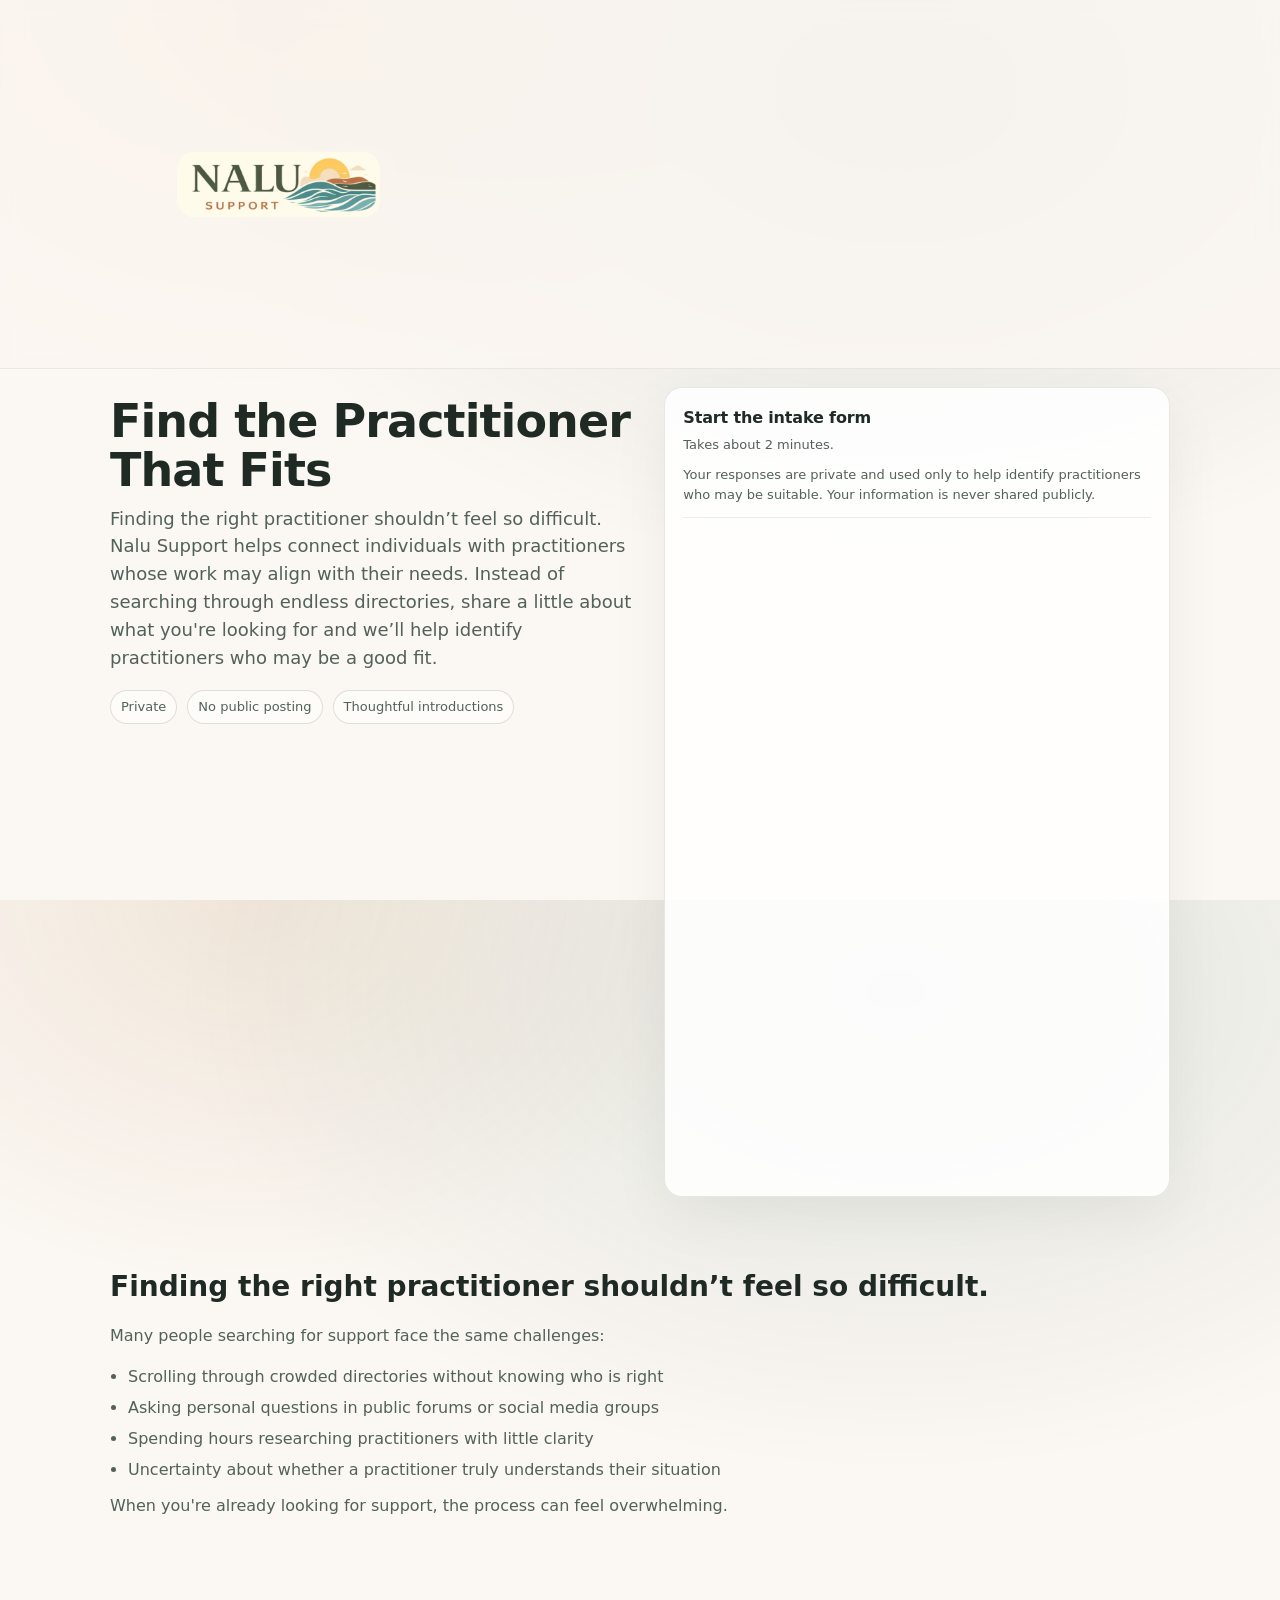
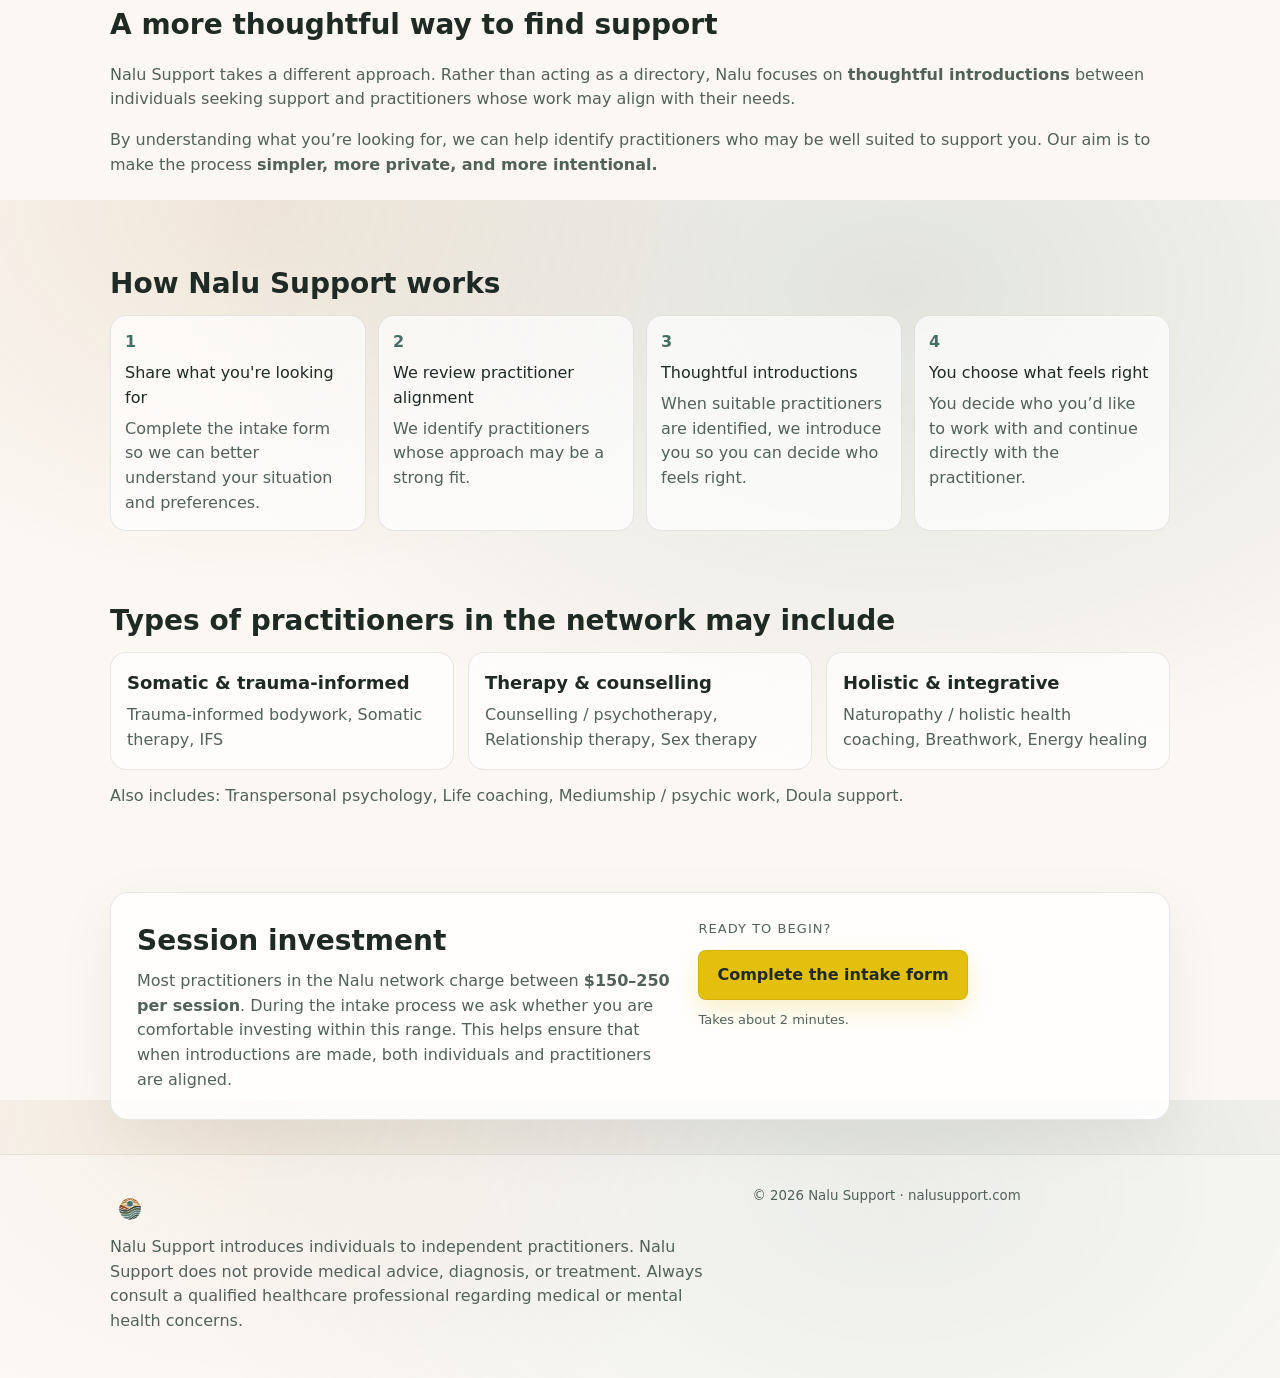
==== index.html @ 87af1dc6 "Update index.html" ====
<!doctype html>
<html lang="en">
<head>
  <meta charset="utf-8" />
  <meta name="viewport" content="width=device-width, initial-scale=1" />
  <title>Nalu Support — Find the Practitioner That Fits</title>

  <meta name="description" content="Find the practitioner that fits. Nalu Support helps connect individuals with practitioners whose work may align with their needs—without the overwhelm of endless directories." />
  <meta name="robots" content="index,follow" />

  <link rel="icon" type="image/png" href="assets/Favicon.png" />
  <link rel="stylesheet" href="assets/styles.css" />

  <!-- Tally embed helper (for dynamic height) -->
  <script async src="https://tally.so/widgets/embed.js"></script>
</head>

<body>
  <header>
    <div class="container">
      <div class="nav navSolo">
        <a class="brand" href="#" aria-label="Nalu Support home">
          <img src="assets/logo-wordmark.png" alt="Nalu Support" />
        </a>
      </div>
    </div>
  </header>

  <main>
    <section class="hero">
      <div class="container">
        <div class="heroGrid">
          <div>
            <h1>Find the Practitioner That Fits</h1>
            <p class="lede">
              Finding the right practitioner shouldn’t feel so difficult.
              <br />
              Nalu Support helps connect individuals with practitioners whose work may align with their needs.
              Instead of searching through endless directories, share a little about what you're looking for and we’ll help identify practitioners who may be a good fit.
            </p>

            <div class="trustRow">
              <span class="pill">Private</span>
              <span class="pill">No public posting</span>
              <span class="pill">Thoughtful introductions</span>
            </div>
          </div>

<div class="card formCard">
  <div class="formHeader">
    <div class="formTitle">Start the intake form</div>
    <div class="formMeta">Takes about 2 minutes.</div>
    <div class="formNote">
      Your responses are private and used only to help identify practitioners who may be suitable.
      Your information is never shared publicly.
    </div>
  </div>

  <div class="embedWrap">
    <iframe
      src="https://tally.so/embed/xXpJo5?alignLeft=1&hideTitle=1&dynamicHeight=1&formEventsForwarding=1"
      loading="lazy"
      title="Nalu Support — Client Intake Form">
    </iframe>
  </div>
</div>
        </div>
      </div>
    </section>

    <section class="section">
      <div class="container">
        <h2 class="sectionTitle">Finding the right practitioner shouldn’t feel so difficult.</h2>
        <p class="muted">
          Many people searching for support face the same challenges:
        </p>
        <ul class="list">
          <li>Scrolling through crowded directories without knowing who is right</li>
          <li>Asking personal questions in public forums or social media groups</li>
          <li>Spending hours researching practitioners with little clarity</li>
          <li>Uncertainty about whether a practitioner truly understands their situation</li>
        </ul>
        <p class="muted" style="margin-top:12px">
          When you're already looking for support, the process can feel overwhelming.
        </p>
      </div>
    </section>

    <section class="section">
      <div class="container">
        <h2 class="sectionTitle">A more thoughtful way to find support</h2>
        <p class="muted">
          Nalu Support takes a different approach. Rather than acting as a directory, Nalu focuses on
          <strong>thoughtful introductions</strong> between individuals seeking support and practitioners whose work may align with their needs.
        </p>
        <p class="muted">
          By understanding what you’re looking for, we can help identify practitioners who may be well suited to support you.
          Our aim is to make the process <strong>simpler, more private, and more intentional.</strong>
        </p>
      </div>
    </section>

    <section class="section">
      <div class="container">
        <h2 class="sectionTitle">How Nalu Support works</h2>
        <div class="how">
          <div class="step">
            <div class="stepNum">1</div>
            <div class="stepTitle">Share what you're looking for</div>
            <p class="stepBody">Complete the intake form so we can better understand your situation and preferences.</p>
          </div>
          <div class="step">
            <div class="stepNum">2</div>
            <div class="stepTitle">We review practitioner alignment</div>
            <p class="stepBody">We identify practitioners whose approach may be a strong fit.</p>
          </div>
          <div class="step">
            <div class="stepNum">3</div>
            <div class="stepTitle">Thoughtful introductions</div>
            <p class="stepBody">When suitable practitioners are identified, we introduce you so you can decide who feels right.</p>
          </div>
          <div class="step">
            <div class="stepNum">4</div>
            <div class="stepTitle">You choose what feels right</div>
            <p class="stepBody">You decide who you’d like to work with and continue directly with the practitioner.</p>
          </div>
        </div>
      </div>
    </section>

    <section class="section">
      <div class="container">
        <h2 class="sectionTitle">Types of practitioners in the network may include</h2>
        <div class="grid3">
          <div class="box"><h3>Somatic & trauma-informed</h3><p>Trauma-informed bodywork, Somatic therapy, IFS</p></div>
          <div class="box"><h3>Therapy & counselling</h3><p>Counselling / psychotherapy, Relationship therapy, Sex therapy</p></div>
          <div class="box"><h3>Holistic & integrative</h3><p>Naturopathy / holistic health coaching, Breathwork, Energy healing</p></div>
        </div>
        <p class="muted" style="margin-top:14px">
          Also includes: Transpersonal psychology, Life coaching, Mediumship / psychic work, Doula support.
        </p>
      </div>
    </section>

    <section class="section">
      <div class="container">
        <div class="card cta">
          <div>
            <h2 class="sectionTitle" style="margin:0 0 6px;">Session investment</h2>
            <p class="muted" style="margin:0;">
              Most practitioners in the Nalu network charge between <strong>$150–250 per session</strong>.
              During the intake process we ask whether you are comfortable investing within this range. This helps ensure that when introductions are made, both individuals and practitioners are aligned.
            </p>
          </div>
          <div class="ctaRight">
            <div class="ctaNote">Ready to begin?</div>
            <a class="ctaButton" href="#top" onclick="window.scrollTo({top:0,behavior:'smooth'}); return false;">Complete the intake form</a>
            <div class="ctaSmall">Takes about 2 minutes.</div>
          </div>
        </div>
      </div>
    </section>

    <footer class="footer">
      <div class="container">
        <div class="footerGrid">
          <div>
            <img class="footerMark" src="assets/logo-mark.png" alt="Nalu Support mark" />
            <p class="muted" style="margin:10px 0 0;">
              Nalu Support introduces individuals to independent practitioners.
              Nalu Support does not provide medical advice, diagnosis, or treatment.
              Always consult a qualified healthcare professional regarding medical or mental health concerns.
            </p>
          </div>
          <div>
            <small>
              © <span id="y"></span> Nalu Support · nalusupport.com
            </small>
          </div>
        </div>
      </div>
    </footer>
  </main>

  <script>
    document.getElementById('y').textContent = new Date().getFullYear();
  </script>
</body>
</html>
---- assets/styles.css ----
:root{
  --bg:#fbf7f2;
  --surface:#ffffff;
  --text:#1f2a24;
  --muted:#52615a;

  --brand:#476e62;
  --brand2:#a8682a;
  --accent:#e4c00e;

  --line:rgba(31,42,36,.12);
  --radius:18px;
  --shadow:0 18px 60px rgba(0,0,0,.06);
  --btnShadow:0 10px 24px rgba(228,192,14,.22);
  --max:1100px;
}

*{box-sizing:border-box}

html,body{height:100%}

body{
  margin:0;
  font-family:ui-sans-serif, system-ui, -apple-system, Segoe UI, Roboto, Inter, Arial, sans-serif;
  color:var(--text);
  background:
    radial-gradient(1200px 800px at 70% 10%, rgba(71,110,98,.14), transparent 60%),
    radial-gradient(900px 700px at 20% 0%, rgba(168,104,42,.12), transparent 55%),
    var(--bg);
  line-height:1.55;
}

a{
  color:var(--brand);
  text-underline-offset:3px;
}

a:hover{opacity:.92}

.container{
  max-width:var(--max);
  margin:0 auto;
  padding:0 20px;
}

header{
  position:sticky;
  top:0;
  z-index:5;
  backdrop-filter:saturate(140%) blur(10px);
  background:rgba(251,247,242,.78);
  border-bottom:1px solid rgba(31,42,36,.08);
  padding-bottom:10px;
}

.nav{
  display:flex;
  align-items:center;
  justify-content:flex-start;
  padding:26px 0 18px;
}

.navSolo .brand{margin:0;}

.brand{
  display:flex;
  align-items:center;
  gap:12px;
  text-decoration:none;
  color:inherit;
}

.brand img{
  height:350px;
  width:auto;
  display:block;
  margin-top:-18px;
  margin-bottom:-18px;
}

.hero{
  padding:18px 0 34px;
}

.heroGrid{
  display:grid;
  grid-template-columns:1.02fr .98fr;
  gap:28px;
  align-items:start;
}

.heroGrid > div{
  min-width:0;
}

.hEyebrow{
  font-size:13px;
  letter-spacing:.08em;
  text-transform:uppercase;
  color:var(--muted);
}

h1{
  margin:10px 0 10px;
  font-size:46px;
  line-height:1.06;
  letter-spacing:-0.02em;
}

.lede{
  margin:0 0 18px;
  font-size:18px;
  color:var(--muted);
}

.card{
  background:rgba(255,255,255,.86);
  border:1px solid rgba(31,42,36,.10);
  border-radius:var(--radius);
  box-shadow:var(--shadow);
}

.formCard{
  padding:18px;
}

.formHeader{
  padding:0 0 12px;
  border-bottom:1px solid rgba(31,42,36,.08);
  margin-bottom:12px;
}

.formTitle{
  font-weight:700;
  letter-spacing:-0.01em;
}

.formMeta{
  margin-top:4px;
  font-size:13px;
  color:var(--muted);
}

.formNote{
  margin-top:10px;
  font-size:13px;
  color:var(--muted);
}

.formIntro{
  font-size:14px;
  margin-bottom:10px;
  color:var(--muted);
}

.trustRow{
  margin-top:10px;
  display:flex;
  flex-wrap:wrap;
  gap:10px;
  font-size:13px;
  color:var(--muted);
}

.pill{
  border:1px solid rgba(31,42,36,.14);
  border-radius:999px;
  padding:6px 10px;
  background:rgba(255,255,255,.56);
}

.section{
  padding:34px 0;
}

.sectionTitle{
  font-size:28px;
  margin:0 0 10px;
}

.muted{
  color:var(--muted);
}

.grid3{
  display:grid;
  grid-template-columns:repeat(3,1fr);
  gap:14px;
}

.box{
  padding:16px;
  border:1px solid rgba(31,42,36,.10);
  border-radius:16px;
  background:rgba(255,255,255,.68);
}

.box h3{
  margin:0 0 6px;
  font-size:18px;
}

.box p{
  margin:0;
  color:var(--muted);
}

.list{
  margin:12px 0 0;
  padding-left:18px;
  color:var(--muted);
}

.list li{
  margin:6px 0;
}

.how{
  display:grid;
  grid-template-columns:repeat(4,1fr);
  gap:12px;
}

.step{
  padding:14px;
  border-radius:16px;
  background:rgba(255,255,255,.68);
  border:1px solid rgba(31,42,36,.10);
}

.stepNum{
  font-weight:800;
  color:var(--brand);
}

.stepTitle{
  margin:6px 0 0;
  font-size:16px;
}

.stepBody{
  margin:6px 0 0;
  color:var(--muted);
}

.cta{
  padding:26px;
  display:grid;
  grid-template-columns:1.1fr .9fr;
  gap:18px;
  align-items:start;
}

.ctaRight{
  display:flex;
  flex-direction:column;
  gap:10px;
  align-items:flex-start;
}

.ctaNote{
  font-size:13px;
  letter-spacing:.08em;
  text-transform:uppercase;
  color:var(--muted);
}

.ctaButton{
  display:inline-flex;
  align-items:center;
  justify-content:center;
  text-decoration:none;
  font-weight:700;
  border-radius:8px;
  padding:12px 18px;
  color:#1f2a24;
  background:#e4c00e;
  border:1px solid rgba(0,0,0,.08);
  box-shadow:var(--btnShadow);
}

.ctaButton:hover{
  transform:translateY(-1px);
  opacity:.98;
}

.ctaSmall{
  font-size:13px;
  color:var(--muted);
}

.footer{
  padding:28px 0 44px;
  border-top:1px solid rgba(31,42,36,.10);
  background:rgba(255,255,255,.35);
}

.footerGrid{
  display:grid;
  grid-template-columns:1.2fr .8fr;
  gap:16px;
}

.footer small{
  color:var(--muted);
}

.footerMark{
  height:42px;
  width:auto;
  display:block;
  opacity:.95;
}

.embedWrap{
  width:100%;
}

.embedWrap iframe{
  width:100%;
  min-height:640px;
  border:0;
  border-radius:14px;
  background:transparent;
}

@media (max-width: 900px){
  .heroGrid{grid-template-columns:1fr;}
  .grid3{grid-template-columns:1fr;}
  .how{grid-template-columns:1fr;}
  .cta{grid-template-columns:1fr;}
  .footerGrid{grid-template-columns:1fr;}
}

@media (max-width: 520px){
  .brand img{
    height:44px;
    margin-top:0;
    margin-bottom:0;
  }

  h1{
    font-size:38px;
  }
}

@media (prefers-reduced-motion: reduce){
  *{
    scroll-behavior:auto !important;
    transition:none !important;
    animation:none !important;
  }
}
/* Reduce motion */
@media (prefers-reduced-motion: reduce){
  *{scroll-behavior:auto !important; transition:none !important; animation:none !important;}
}
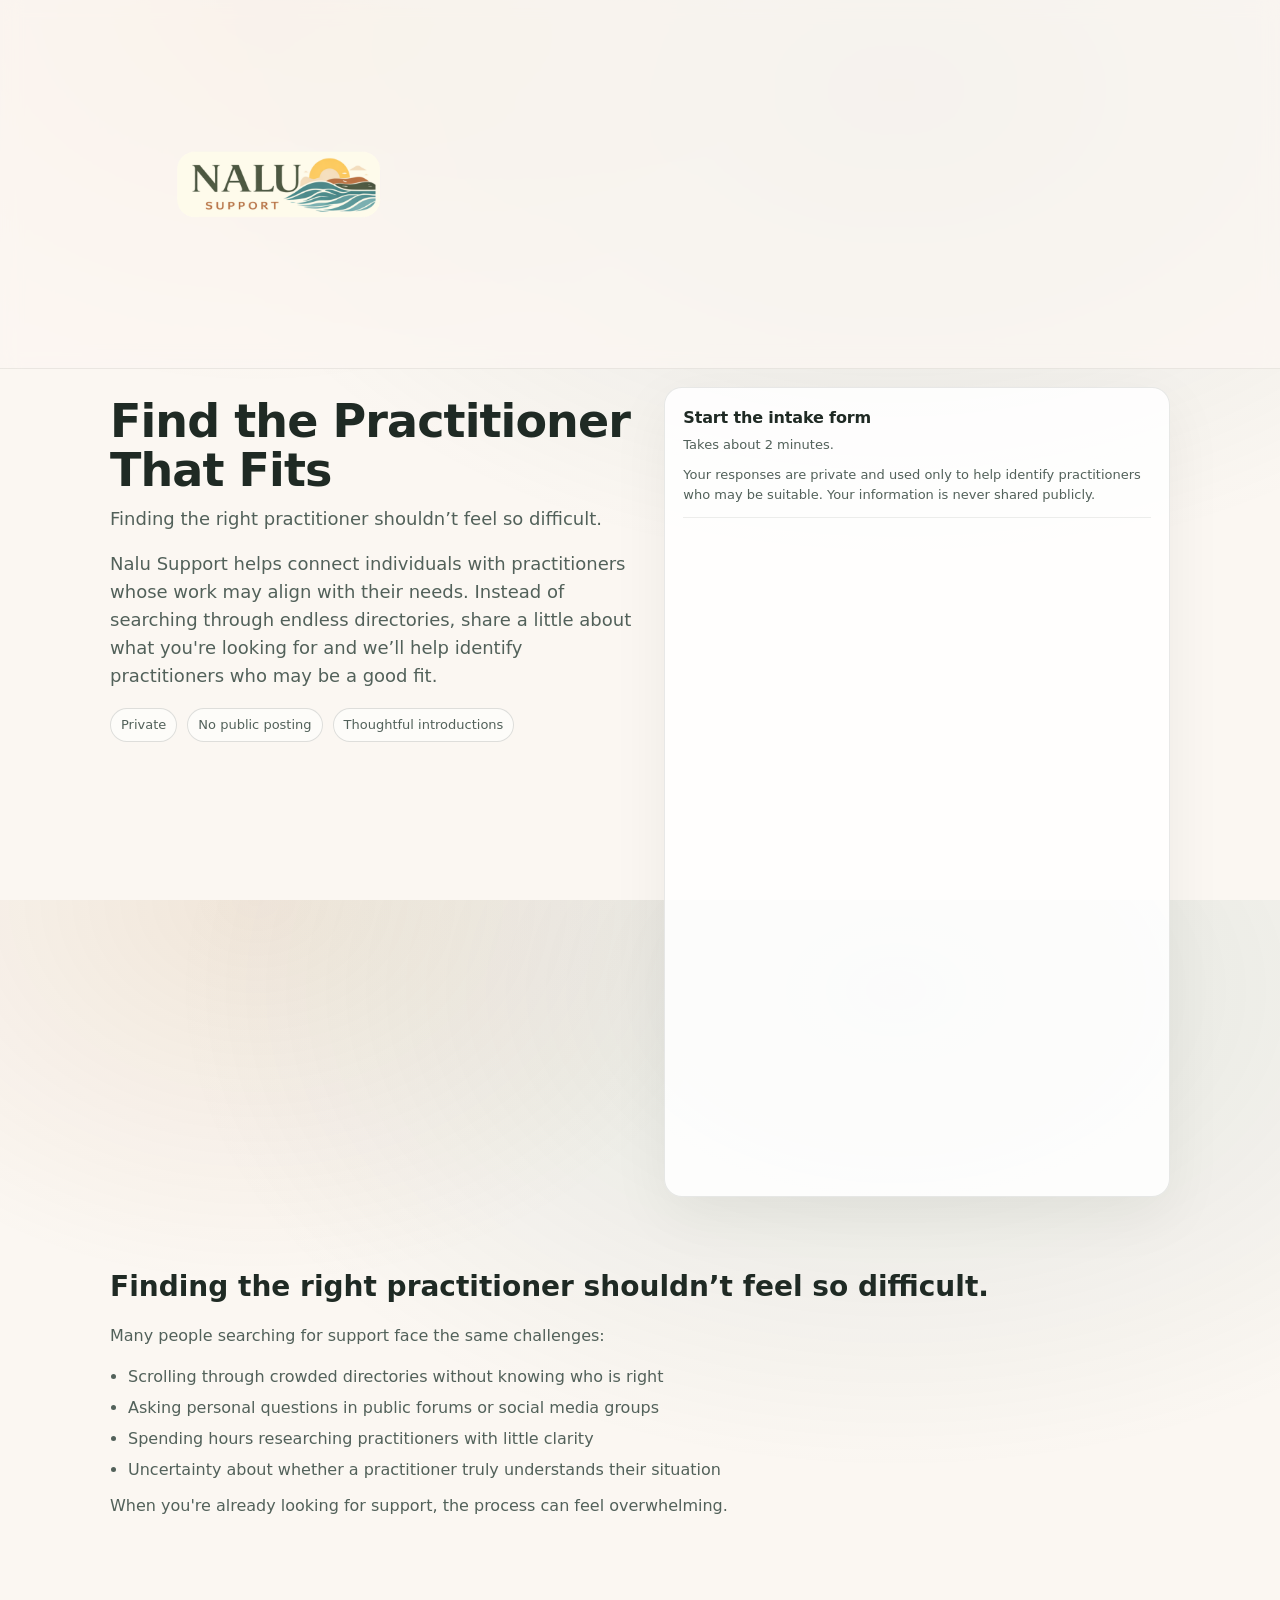
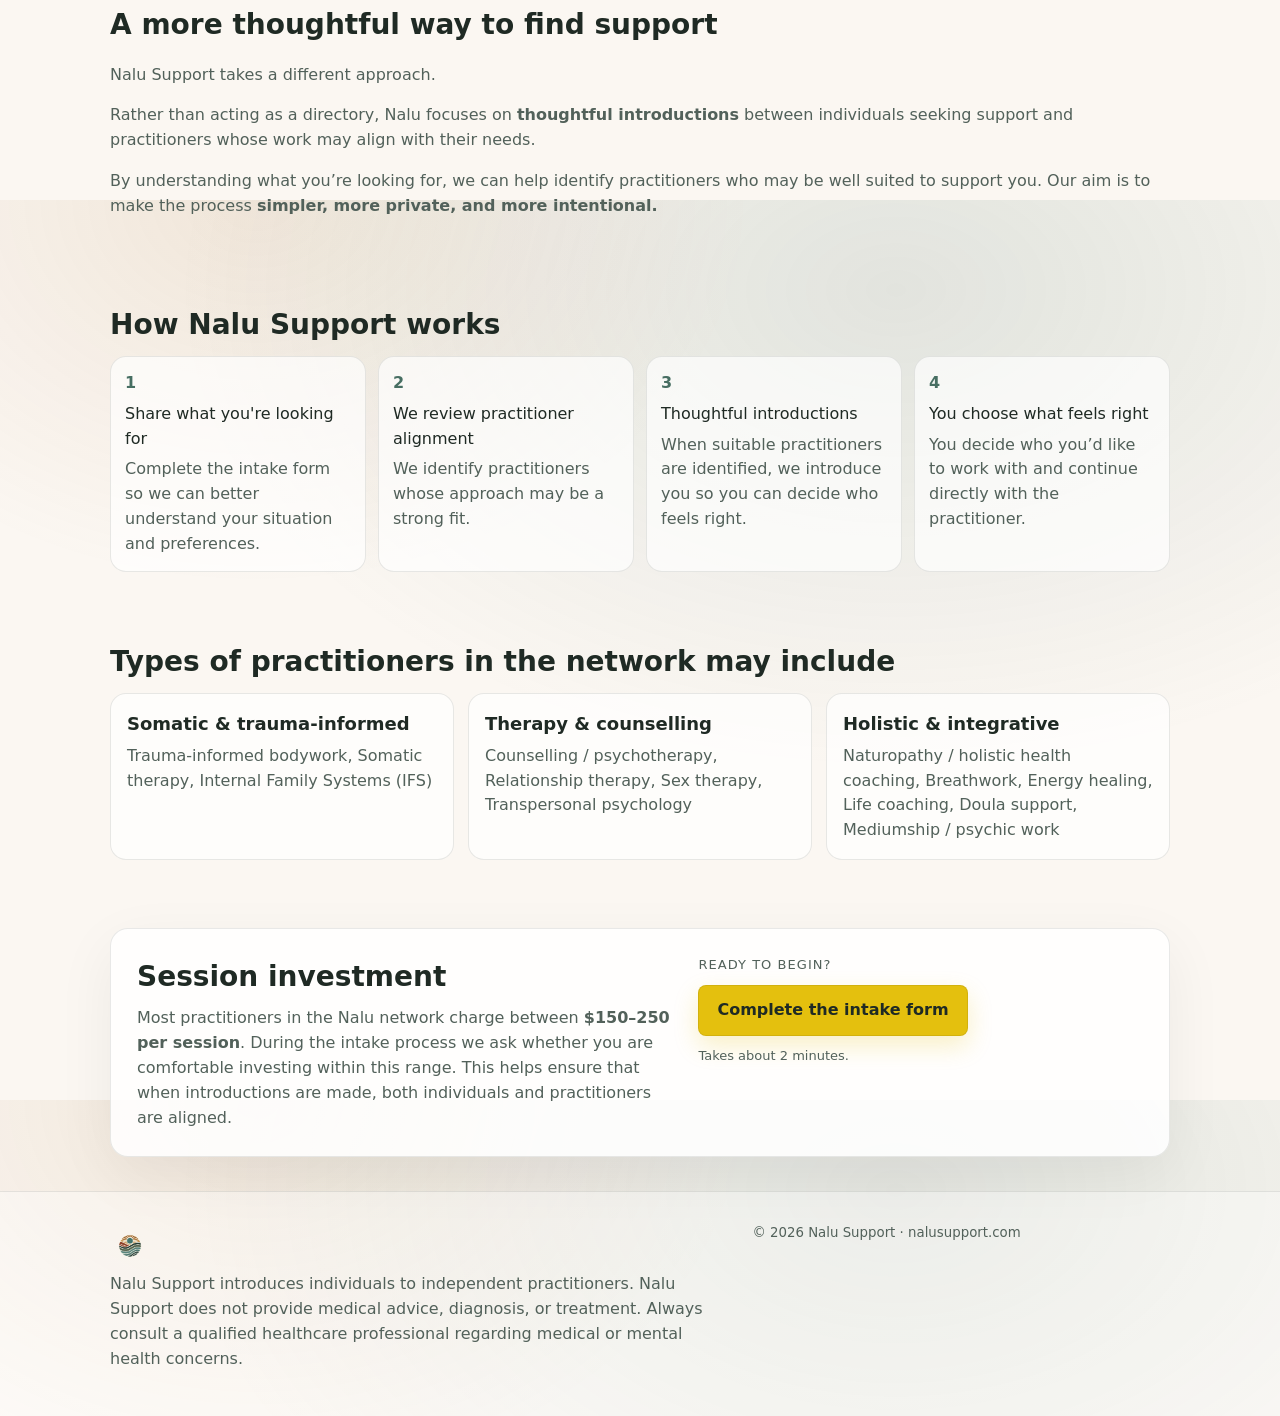
==== commit 5b7a80c4: "Update index.html" ====
--- a/index.html
+++ b/index.html
@@ -10,16 +10,12 @@
 
   <link rel="icon" type="image/png" href="assets/Favicon.png" />
   <link rel="stylesheet" href="assets/styles.css" />
-
-  <!-- Tally embed helper (for dynamic height) -->
-  <script async src="https://tally.so/widgets/embed.js"></script>
 </head>
-
 <body>
   <header>
     <div class="container">
       <div class="nav navSolo">
-        <a class="brand" href="#" aria-label="Nalu Support home">
+        <a class="brand" href="#" aria-label="Nalu Support">
           <img src="assets/logo-wordmark.png" alt="Nalu Support" />
         </a>
       </div>
@@ -30,13 +26,13 @@
     <section class="hero">
       <div class="container">
         <div class="heroGrid">
-          <div>
+          <div class="heroCopy">
             <h1>Find the Practitioner That Fits</h1>
             <p class="lede">
               Finding the right practitioner shouldn’t feel so difficult.
-              <br />
-              Nalu Support helps connect individuals with practitioners whose work may align with their needs.
-              Instead of searching through endless directories, share a little about what you're looking for and we’ll help identify practitioners who may be a good fit.
+            </p>
+            <p class="lede">
+              Nalu Support helps connect individuals with practitioners whose work may align with their needs. Instead of searching through endless directories, share a little about what you're looking for and we’ll help identify practitioners who may be a good fit.
             </p>
 
             <div class="trustRow">
@@ -46,30 +42,30 @@
             </div>
           </div>
 
-<div class="card formCard">
-  <div class="formHeader">
-    <div class="formTitle">Start the intake form</div>
-    <div class="formMeta">Takes about 2 minutes.</div>
-    <div class="formNote">
-      Your responses are private and used only to help identify practitioners who may be suitable.
-      Your information is never shared publicly.
-    </div>
-  </div>
+          <div class="card formCard">
+            <div class="formHeader">
+              <div class="formTitle">Start the intake form</div>
+              <div class="formMeta">Takes about 2 minutes.</div>
+              <div class="formNote">
+                Your responses are private and used only to help identify practitioners who may be suitable.
+                Your information is never shared publicly.
+              </div>
+            </div>
 
-  <div class="embedWrap">
-    <iframe
-      src="https://tally.so/embed/xXpJo5?alignLeft=1&hideTitle=1&dynamicHeight=1&formEventsForwarding=1"
-      loading="lazy"
-      title="Nalu Support — Client Intake Form">
-    </iframe>
-  </div>
-</div>
+            <div class="embedWrap">
+              <iframe
+                src="https://tally.so/embed/xXpJo5?alignLeft=1&hideTitle=1&dynamicHeight=1&formEventsForwarding=1"
+                loading="lazy"
+                title="Nalu Support — Client Intake Form">
+              </iframe>
+            </div>
+          </div>
         </div>
       </div>
     </section>
 
     <section class="section">
-      <div class="container">
+      <div class="container narrow">
         <h2 class="sectionTitle">Finding the right practitioner shouldn’t feel so difficult.</h2>
         <p class="muted">
           Many people searching for support face the same challenges:
@@ -80,22 +76,23 @@
           <li>Spending hours researching practitioners with little clarity</li>
           <li>Uncertainty about whether a practitioner truly understands their situation</li>
         </ul>
-        <p class="muted" style="margin-top:12px">
+        <p class="muted" style="margin-top:12px;">
           When you're already looking for support, the process can feel overwhelming.
         </p>
       </div>
     </section>
 
     <section class="section">
-      <div class="container">
+      <div class="container narrow">
         <h2 class="sectionTitle">A more thoughtful way to find support</h2>
         <p class="muted">
-          Nalu Support takes a different approach. Rather than acting as a directory, Nalu focuses on
-          <strong>thoughtful introductions</strong> between individuals seeking support and practitioners whose work may align with their needs.
+          Nalu Support takes a different approach.
         </p>
         <p class="muted">
-          By understanding what you’re looking for, we can help identify practitioners who may be well suited to support you.
-          Our aim is to make the process <strong>simpler, more private, and more intentional.</strong>
+          Rather than acting as a directory, Nalu focuses on <strong>thoughtful introductions</strong> between individuals seeking support and practitioners whose work may align with their needs.
+        </p>
+        <p class="muted">
+          By understanding what you’re looking for, we can help identify practitioners who may be well suited to support you. Our aim is to make the process <strong>simpler, more private, and more intentional.</strong>
         </p>
       </div>
     </section>
@@ -132,13 +129,19 @@
       <div class="container">
         <h2 class="sectionTitle">Types of practitioners in the network may include</h2>
         <div class="grid3">
-          <div class="box"><h3>Somatic & trauma-informed</h3><p>Trauma-informed bodywork, Somatic therapy, IFS</p></div>
-          <div class="box"><h3>Therapy & counselling</h3><p>Counselling / psychotherapy, Relationship therapy, Sex therapy</p></div>
-          <div class="box"><h3>Holistic & integrative</h3><p>Naturopathy / holistic health coaching, Breathwork, Energy healing</p></div>
+          <div class="box">
+            <h3>Somatic & trauma-informed</h3>
+            <p>Trauma-informed bodywork, Somatic therapy, Internal Family Systems (IFS)</p>
+          </div>
+          <div class="box">
+            <h3>Therapy & counselling</h3>
+            <p>Counselling / psychotherapy, Relationship therapy, Sex therapy, Transpersonal psychology</p>
+          </div>
+          <div class="box">
+            <h3>Holistic & integrative</h3>
+            <p>Naturopathy / holistic health coaching, Breathwork, Energy healing, Life coaching, Doula support, Mediumship / psychic work</p>
+          </div>
         </div>
-        <p class="muted" style="margin-top:14px">
-          Also includes: Transpersonal psychology, Life coaching, Mediumship / psychic work, Doula support.
-        </p>
       </div>
     </section>
 
@@ -146,12 +149,13 @@
       <div class="container">
         <div class="card cta">
           <div>
-            <h2 class="sectionTitle" style="margin:0 0 6px;">Session investment</h2>
+            <h2 class="sectionTitle" style="margin:0 0 8px;">Session investment</h2>
             <p class="muted" style="margin:0;">
               Most practitioners in the Nalu network charge between <strong>$150–250 per session</strong>.
               During the intake process we ask whether you are comfortable investing within this range. This helps ensure that when introductions are made, both individuals and practitioners are aligned.
             </p>
           </div>
+
           <div class="ctaRight">
             <div class="ctaNote">Ready to begin?</div>
             <a class="ctaButton" href="#top" onclick="window.scrollTo({top:0,behavior:'smooth'}); return false;">Complete the intake form</a>
@@ -172,10 +176,8 @@
               Always consult a qualified healthcare professional regarding medical or mental health concerns.
             </p>
           </div>
-          <div>
-            <small>
-              © <span id="y"></span> Nalu Support · nalusupport.com
-            </small>
+          <div class="footerMeta">
+            <small>© <span id="year"></span> Nalu Support · nalusupport.com</small>
           </div>
         </div>
       </div>
@@ -183,7 +185,7 @@
   </main>
 
   <script>
-    document.getElementById('y').textContent = new Date().getFullYear();
+    document.getElementById('year').textContent = new Date().getFullYear();
   </script>
 </body>
 </html>
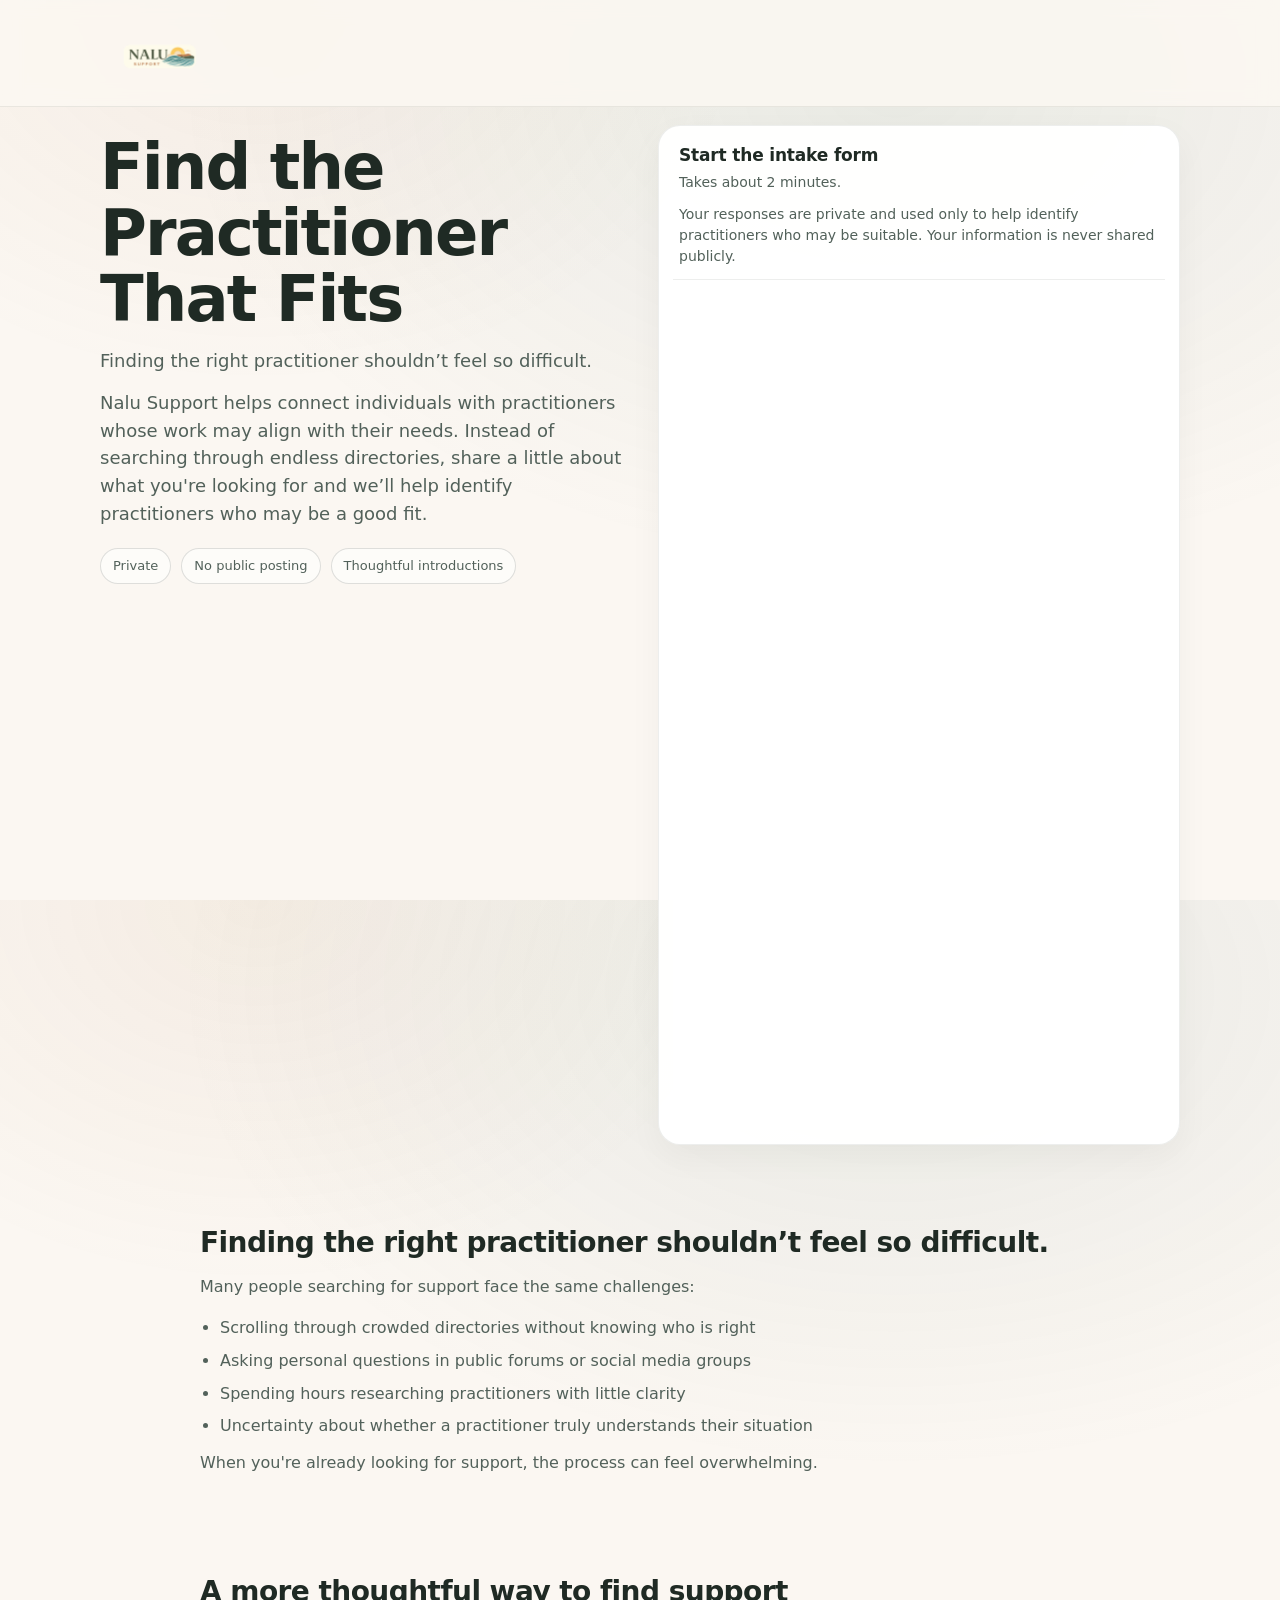
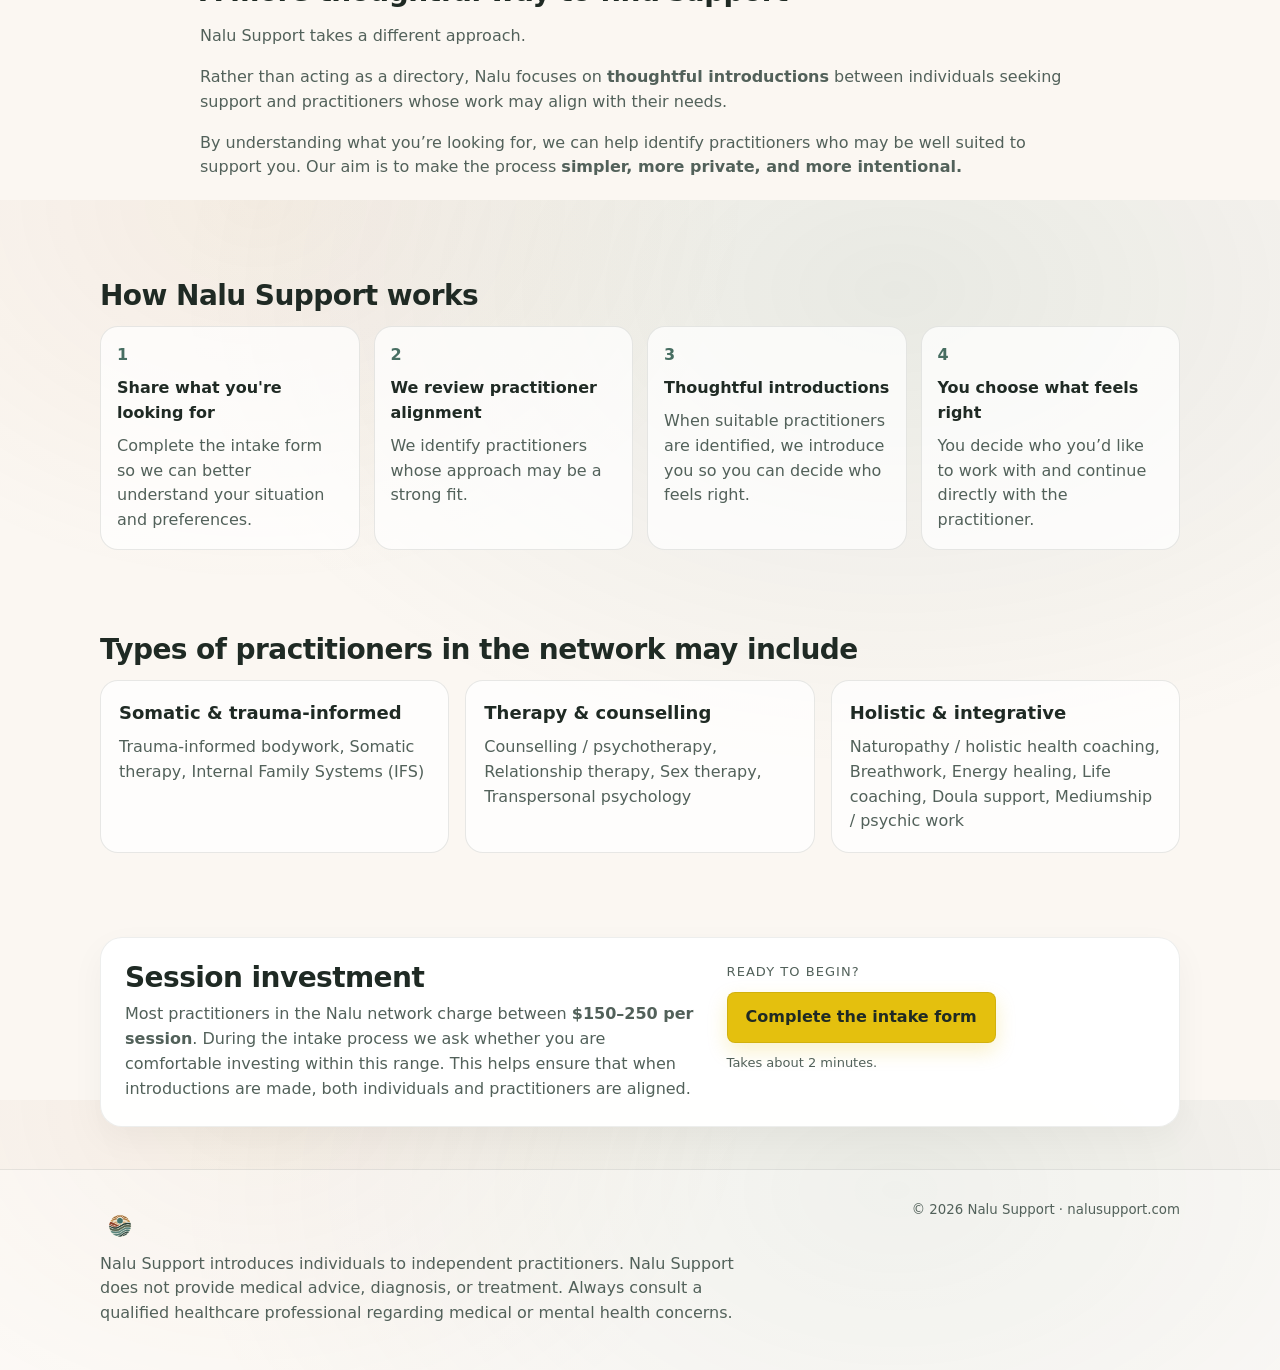
==== commit 905d1ade: "Update index.html" ====
--- a/index.html
+++ b/index.html
@@ -5,12 +5,16 @@
   <meta name="viewport" content="width=device-width, initial-scale=1" />
   <title>Nalu Support — Find the Practitioner That Fits</title>
 
-  <meta name="description" content="Find the practitioner that fits. Nalu Support helps connect individuals with practitioners whose work may align with their needs—without the overwhelm of endless directories." />
+  <meta
+    name="description"
+    content="Find the practitioner that fits. Nalu Support helps connect individuals with practitioners whose work may align with their needs—without the overwhelm of endless directories."
+  />
   <meta name="robots" content="index,follow" />
 
   <link rel="icon" type="image/png" href="assets/Favicon.png" />
   <link rel="stylesheet" href="assets/styles.css" />
 </head>
+
 <body>
   <header>
     <div class="container">
@@ -26,13 +30,18 @@
     <section class="hero">
       <div class="container">
         <div class="heroGrid">
+
           <div class="heroCopy">
             <h1>Find the Practitioner That Fits</h1>
+
             <p class="lede">
               Finding the right practitioner shouldn’t feel so difficult.
             </p>
+
             <p class="lede">
-              Nalu Support helps connect individuals with practitioners whose work may align with their needs. Instead of searching through endless directories, share a little about what you're looking for and we’ll help identify practitioners who may be a good fit.
+              Nalu Support helps connect individuals with practitioners whose work may align with their needs.
+              Instead of searching through endless directories, share a little about what you're looking for
+              and we’ll help identify practitioners who may be a good fit.
             </p>
 
             <div class="trustRow">
--- a/assets/styles.css
+++ b/assets/styles.css
@@ -11,8 +11,7 @@
   --line:rgba(31,42,36,.12);
   --radius:18px;
   --shadow:0 18px 60px rgba(0,0,0,.06);
-  --btnShadow:0 10px 24px rgba(228,192,14,.22);
-  --max:1100px;
+  --max:1120px;
 }
 
 *{box-sizing:border-box}
@@ -24,8 +23,8 @@
   font-family:ui-sans-serif, system-ui, -apple-system, Segoe UI, Roboto, Inter, Arial, sans-serif;
   color:var(--text);
   background:
-    radial-gradient(1200px 800px at 70% 10%, rgba(71,110,98,.14), transparent 60%),
-    radial-gradient(900px 700px at 20% 0%, rgba(168,104,42,.12), transparent 55%),
+    radial-gradient(1200px 800px at 70% 10%, rgba(71,110,98,.10), transparent 60%),
+    radial-gradient(900px 700px at 20% 0%, rgba(168,104,42,.08), transparent 55%),
     var(--bg);
   line-height:1.55;
 }
@@ -35,7 +34,7 @@
   text-underline-offset:3px;
 }
 
-a:hover{opacity:.92}
+a:hover{opacity:.95}
 
 .container{
   max-width:var(--max);
@@ -43,49 +42,53 @@
   padding:0 20px;
 }
 
+.narrow{
+  max-width:920px;
+}
+
 header{
   position:sticky;
   top:0;
-  z-index:5;
+  z-index:20;
   backdrop-filter:saturate(140%) blur(10px);
-  background:rgba(251,247,242,.78);
+  background:rgba(251,247,242,.88);
   border-bottom:1px solid rgba(31,42,36,.08);
-  padding-bottom:10px;
 }
 
 .nav{
   display:flex;
   align-items:center;
   justify-content:flex-start;
-  padding:26px 0 18px;
-}
-
-.navSolo .brand{margin:0;}
+  padding:18px 0 12px;
+}
+
+.navSolo .brand{
+  margin:0;
+}
 
 .brand{
   display:flex;
   align-items:center;
-  gap:12px;
   text-decoration:none;
   color:inherit;
 }
 
 .brand img{
-  height:350px;
+  height:124px;
   width:auto;
   display:block;
-  margin-top:-18px;
-  margin-bottom:-18px;
+  margin-top:-24px;
+  margin-bottom:-24px;
 }
 
 .hero{
-  padding:18px 0 34px;
+  padding:18px 0 40px;
 }
 
 .heroGrid{
   display:grid;
-  grid-template-columns:1.02fr .98fr;
-  gap:28px;
+  grid-template-columns:1fr 1fr;
+  gap:36px;
   align-items:start;
 }
 
@@ -93,68 +96,63 @@
   min-width:0;
 }
 
-.hEyebrow{
-  font-size:13px;
-  letter-spacing:.08em;
-  text-transform:uppercase;
-  color:var(--muted);
+.heroCopy{
+  padding-top:10px;
 }
 
 h1{
-  margin:10px 0 10px;
-  font-size:46px;
-  line-height:1.06;
-  letter-spacing:-0.02em;
+  margin:0 0 14px;
+  font-size:64px;
+  line-height:1.03;
+  letter-spacing:-0.03em;
+  max-width:680px;
 }
 
 .lede{
-  margin:0 0 18px;
+  margin:0 0 14px;
   font-size:18px;
   color:var(--muted);
+  max-width:720px;
 }
 
 .card{
-  background:rgba(255,255,255,.86);
-  border:1px solid rgba(31,42,36,.10);
-  border-radius:var(--radius);
-  box-shadow:var(--shadow);
+  background:rgba(255,255,255,.96);
+  border:1px solid rgba(31,42,36,.08);
+  border-radius:22px;
+  box-shadow:0 12px 34px rgba(0,0,0,.045);
 }
 
 .formCard{
-  padding:18px;
+  padding:14px;
 }
 
 .formHeader{
-  padding:0 0 12px;
+  padding:2px 6px 12px;
   border-bottom:1px solid rgba(31,42,36,.08);
-  margin-bottom:12px;
+  margin-bottom:10px;
 }
 
 .formTitle{
+  font-size:17px;
   font-weight:700;
   letter-spacing:-0.01em;
 }
 
 .formMeta{
   margin-top:4px;
-  font-size:13px;
+  font-size:14px;
   color:var(--muted);
 }
 
 .formNote{
   margin-top:10px;
-  font-size:13px;
-  color:var(--muted);
-}
-
-.formIntro{
   font-size:14px;
-  margin-bottom:10px;
-  color:var(--muted);
+  color:var(--muted);
+  line-height:1.5;
 }
 
 .trustRow{
-  margin-top:10px;
+  margin-top:20px;
   display:flex;
   flex-wrap:wrap;
   gap:10px;
@@ -165,17 +163,19 @@
 .pill{
   border:1px solid rgba(31,42,36,.14);
   border-radius:999px;
-  padding:6px 10px;
+  padding:7px 12px;
   background:rgba(255,255,255,.56);
 }
 
 .section{
-  padding:34px 0;
+  padding:42px 0;
 }
 
 .sectionTitle{
   font-size:28px;
-  margin:0 0 10px;
+  line-height:1.15;
+  margin:0 0 14px;
+  letter-spacing:-0.02em;
 }
 
 .muted{
@@ -185,18 +185,18 @@
 .grid3{
   display:grid;
   grid-template-columns:repeat(3,1fr);
-  gap:14px;
+  gap:16px;
 }
 
 .box{
-  padding:16px;
+  padding:18px;
   border:1px solid rgba(31,42,36,.10);
-  border-radius:16px;
-  background:rgba(255,255,255,.68);
+  border-radius:18px;
+  background:rgba(255,255,255,.72);
 }
 
 .box h3{
-  margin:0 0 6px;
+  margin:0 0 8px;
   font-size:18px;
 }
 
@@ -207,24 +207,24 @@
 
 .list{
   margin:12px 0 0;
-  padding-left:18px;
+  padding-left:20px;
   color:var(--muted);
 }
 
 .list li{
-  margin:6px 0;
+  margin:8px 0;
 }
 
 .how{
   display:grid;
   grid-template-columns:repeat(4,1fr);
-  gap:12px;
+  gap:14px;
 }
 
 .step{
-  padding:14px;
-  border-radius:16px;
-  background:rgba(255,255,255,.68);
+  padding:16px;
+  border-radius:18px;
+  background:rgba(255,255,255,.72);
   border:1px solid rgba(31,42,36,.10);
 }
 
@@ -234,20 +234,21 @@
 }
 
 .stepTitle{
-  margin:6px 0 0;
+  margin:8px 0 0;
   font-size:16px;
+  font-weight:700;
 }
 
 .stepBody{
-  margin:6px 0 0;
+  margin:8px 0 0;
   color:var(--muted);
 }
 
 .cta{
-  padding:26px;
+  padding:24px;
   display:grid;
-  grid-template-columns:1.1fr .9fr;
-  gap:18px;
+  grid-template-columns:1.15fr .85fr;
+  gap:22px;
   align-items:start;
 }
 
@@ -256,6 +257,7 @@
   flex-direction:column;
   gap:10px;
   align-items:flex-start;
+  justify-content:center;
 }
 
 .ctaNote{
@@ -269,19 +271,19 @@
   display:inline-flex;
   align-items:center;
   justify-content:center;
+  min-height:46px;
+  padding:12px 18px;
+  border-radius:8px;
   text-decoration:none;
   font-weight:700;
-  border-radius:8px;
-  padding:12px 18px;
   color:#1f2a24;
   background:#e4c00e;
   border:1px solid rgba(0,0,0,.08);
-  box-shadow:var(--btnShadow);
+  box-shadow:0 8px 20px rgba(228,192,14,.22);
 }
 
 .ctaButton:hover{
   transform:translateY(-1px);
-  opacity:.98;
 }
 
 .ctaSmall{
@@ -290,7 +292,7 @@
 }
 
 .footer{
-  padding:28px 0 44px;
+  padding:30px 0 44px;
   border-top:1px solid rgba(31,42,36,.10);
   background:rgba(255,255,255,.35);
 }
@@ -299,10 +301,17 @@
   display:grid;
   grid-template-columns:1.2fr .8fr;
   gap:16px;
+  align-items:start;
 }
 
 .footer small{
   color:var(--muted);
+}
+
+.footerMeta{
+  display:flex;
+  align-items:flex-end;
+  justify-content:flex-end;
 }
 
 .footerMark{
@@ -314,33 +323,92 @@
 
 .embedWrap{
   width:100%;
+  display:block;
 }
 
 .embedWrap iframe{
+  display:block;
   width:100%;
-  min-height:640px;
+  min-height:840px;
   border:0;
   border-radius:14px;
-  background:transparent;
+  background:#fff;
+}
+
+@media (max-width: 1080px){
+  h1{
+    font-size:54px;
+  }
+
+  .heroGrid{
+    gap:28px;
+  }
 }
 
 @media (max-width: 900px){
-  .heroGrid{grid-template-columns:1fr;}
-  .grid3{grid-template-columns:1fr;}
-  .how{grid-template-columns:1fr;}
-  .cta{grid-template-columns:1fr;}
-  .footerGrid{grid-template-columns:1fr;}
-}
-
-@media (max-width: 520px){
+  .heroGrid{
+    grid-template-columns:1fr;
+  }
+
+  .grid3{
+    grid-template-columns:1fr;
+  }
+
+  .how{
+    grid-template-columns:1fr;
+  }
+
+  .cta{
+    grid-template-columns:1fr;
+  }
+
+  .footerGrid{
+    grid-template-columns:1fr;
+  }
+
+  .footerMeta{
+    justify-content:flex-start;
+  }
+
+  .heroCopy{
+    padding-top:0;
+  }
+
+  .embedWrap iframe{
+    min-height:760px;
+  }
+}
+
+@media (max-width: 640px){
   .brand img{
-    height:44px;
-    margin-top:0;
-    margin-bottom:0;
+    height:78px;
+    margin-top:-10px;
+    margin-bottom:-10px;
+  }
+
+  .nav{
+    padding:14px 0 10px;
+  }
+
+  .hero{
+    padding:14px 0 34px;
   }
 
   h1{
-    font-size:38px;
+    font-size:42px;
+    line-height:1.05;
+  }
+
+  .lede{
+    font-size:17px;
+  }
+
+  .sectionTitle{
+    font-size:24px;
+  }
+
+  .embedWrap iframe{
+    min-height:700px;
   }
 }
 
@@ -351,7 +419,6 @@
     animation:none !important;
   }
 }
-/* Reduce motion */
 @media (prefers-reduced-motion: reduce){
   *{scroll-behavior:auto !important; transition:none !important; animation:none !important;}
 }
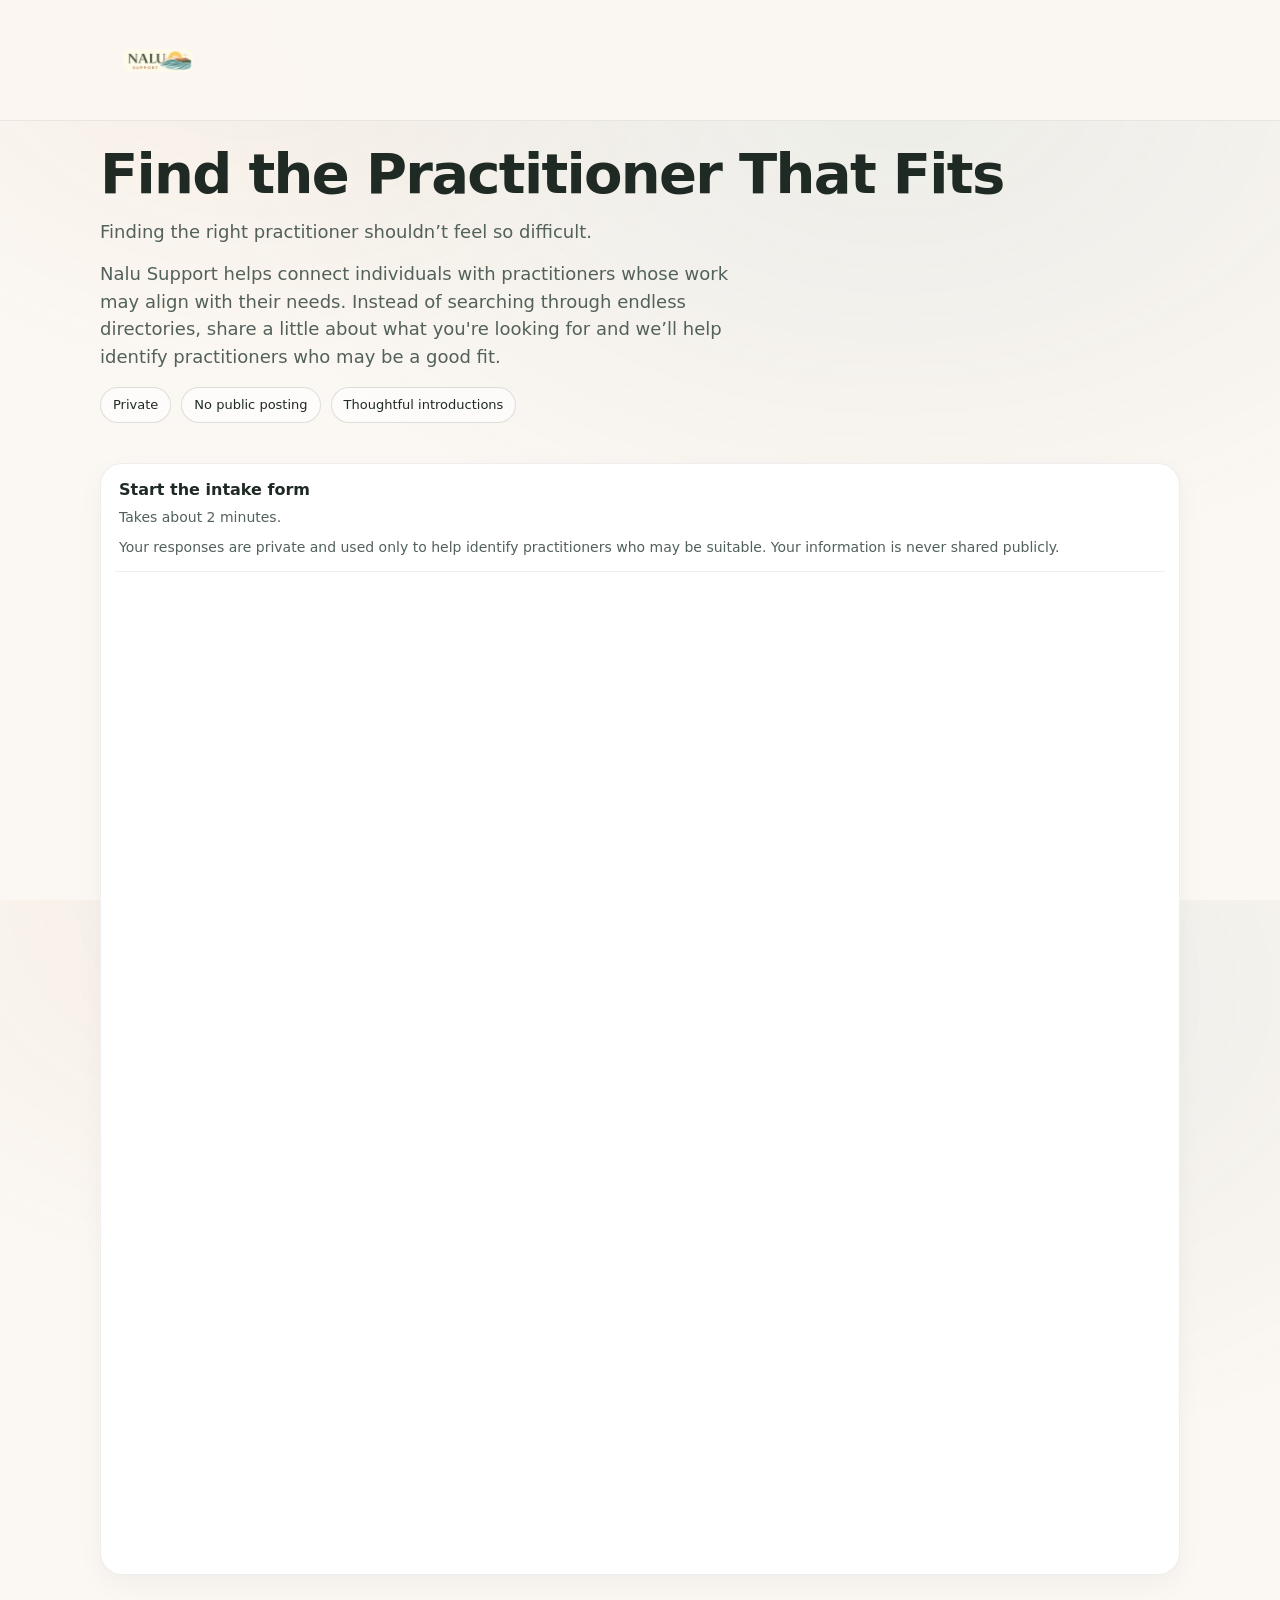
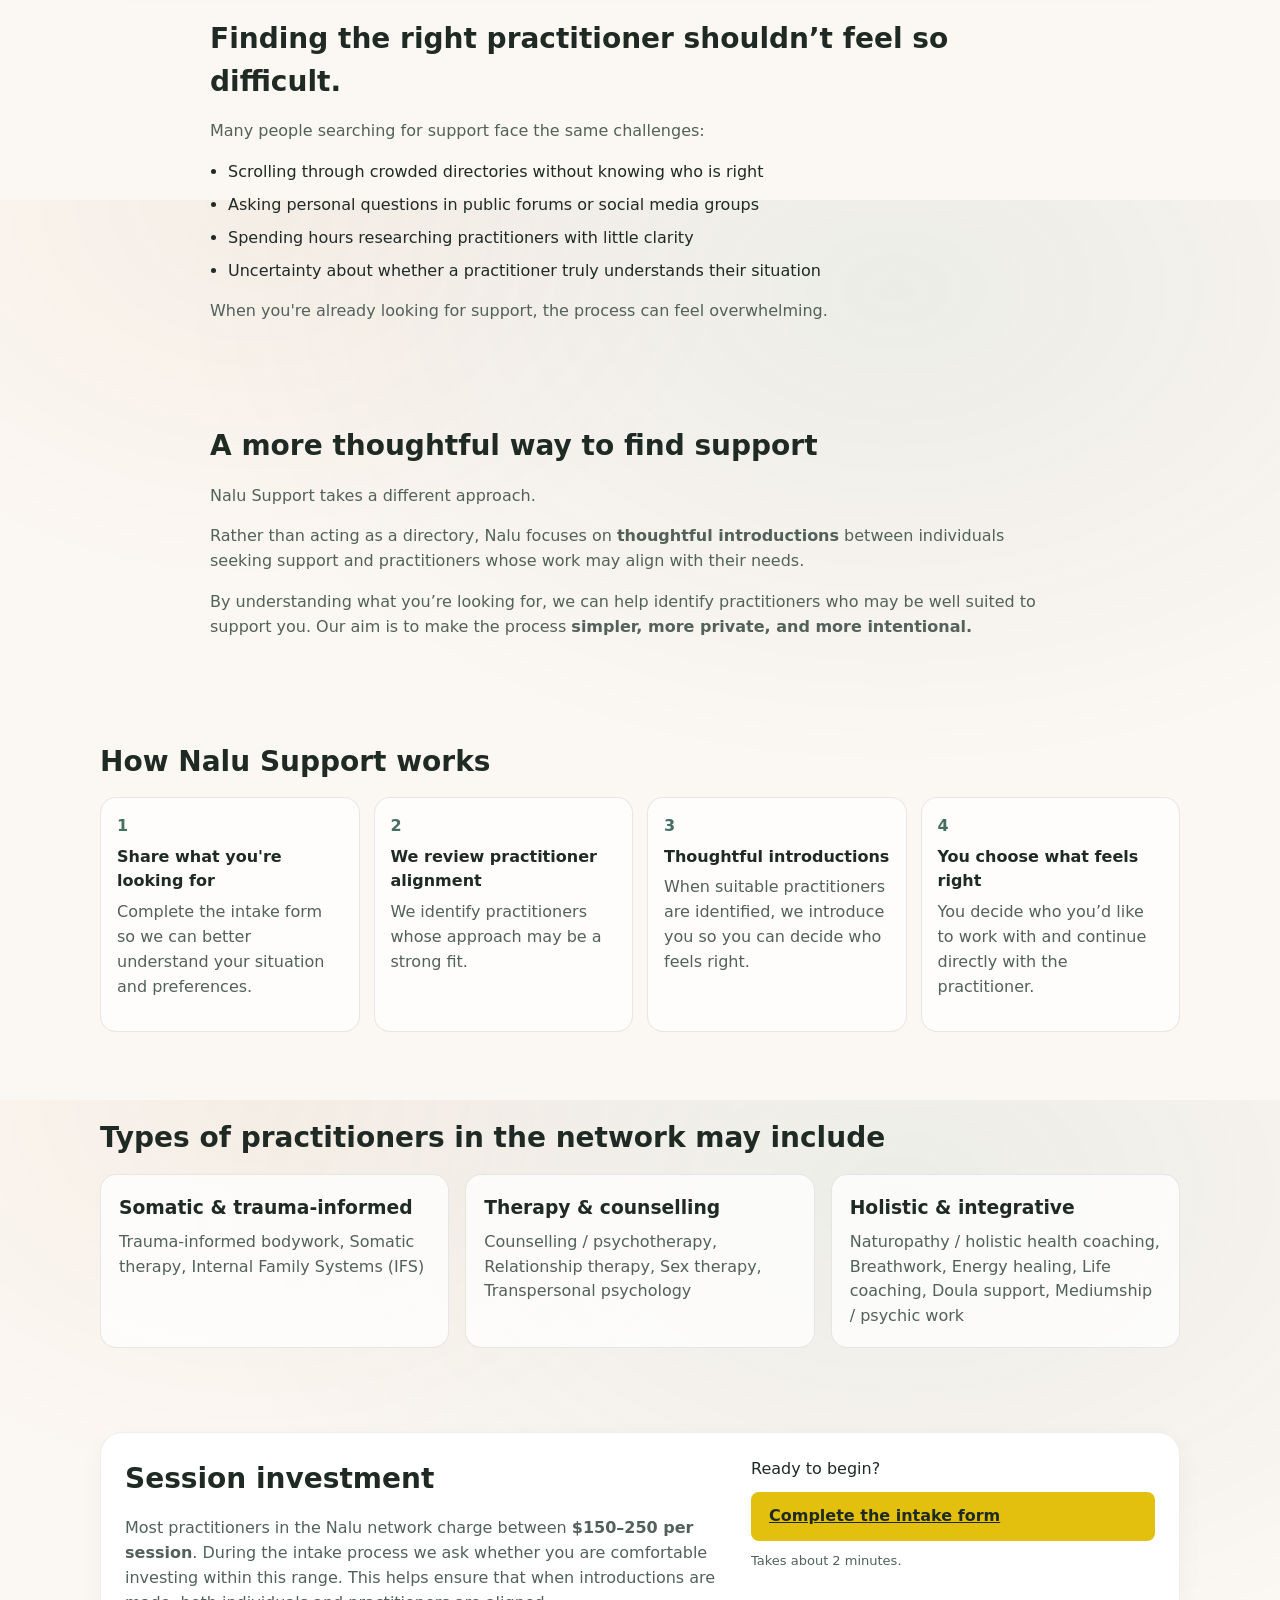
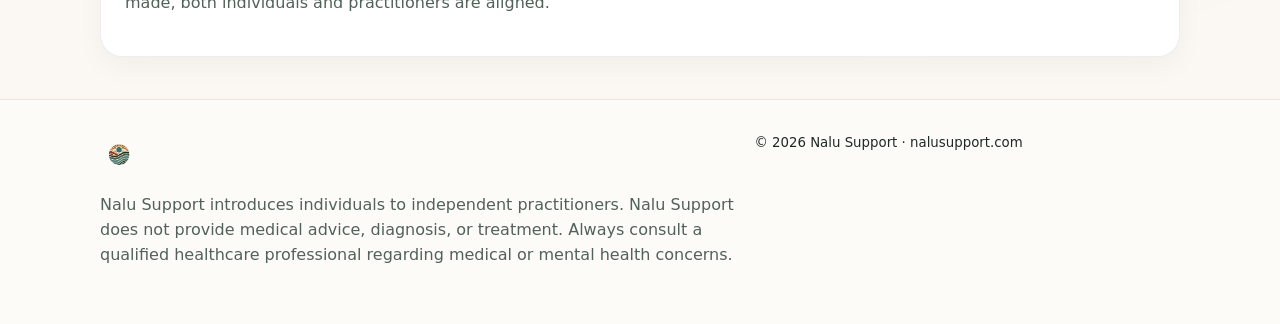
==== commit 1d30f0a4: "Update index.html" ====
--- a/index.html
+++ b/index.html
@@ -14,7 +14,6 @@
   <link rel="icon" type="image/png" href="assets/Favicon.png" />
   <link rel="stylesheet" href="assets/styles.css" />
 </head>
-
 <body>
   <header>
     <div class="container">
@@ -28,30 +27,31 @@
 
   <main>
     <section class="hero">
-      <div class="container">
-        <div class="heroGrid">
-
-          <div class="heroCopy">
-            <h1>Find the Practitioner That Fits</h1>
-
-            <p class="lede">
-              Finding the right practitioner shouldn’t feel so difficult.
-            </p>
-
-            <p class="lede">
-              Nalu Support helps connect individuals with practitioners whose work may align with their needs.
-              Instead of searching through endless directories, share a little about what you're looking for
-              and we’ll help identify practitioners who may be a good fit.
-            </p>
-
-            <div class="trustRow">
-              <span class="pill">Private</span>
-              <span class="pill">No public posting</span>
-              <span class="pill">Thoughtful introductions</span>
-            </div>
-          </div>
-
-          <div class="card formCard">
+      <div class="container heroTextWrap">
+        <h1>Find the Practitioner That Fits</h1>
+
+        <p class="lede">
+          Finding the right practitioner shouldn’t feel so difficult.
+        </p>
+
+        <p class="lede">
+          Nalu Support helps connect individuals with practitioners whose work may align with their needs.
+          Instead of searching through endless directories, share a little about what you're looking for and
+          we’ll help identify practitioners who may be a good fit.
+        </p>
+
+        <div class="trustRow">
+          <span class="pill">Private</span>
+          <span class="pill">No public posting</span>
+          <span class="pill">Thoughtful introductions</span>
+        </div>
+      </div>
+    </section>
+
+    <section class="formSection">
+      <div class="container">
+        <div id="client-form" class="formContainer">
+          <div class="card formCard formCard--client">
             <div class="formHeader">
               <div class="formTitle">Start the intake form</div>
               <div class="formMeta">Takes about 2 minutes.</div>
@@ -63,8 +63,13 @@
 
             <div class="embedWrap">
               <iframe
-                src="https://tally.so/embed/xXpJo5?alignLeft=1&hideTitle=1&dynamicHeight=1&formEventsForwarding=1"
+                data-tally-src="https://tally.so/embed/xXpJo5?alignLeft=1&hideTitle=1&dynamicHeight=1&formEventsForwarding=1"
                 loading="lazy"
+                width="100%"
+                height="980"
+                frameborder="0"
+                marginheight="0"
+                marginwidth="0"
                 title="Nalu Support — Client Intake Form">
               </iframe>
             </div>
@@ -85,7 +90,7 @@
           <li>Spending hours researching practitioners with little clarity</li>
           <li>Uncertainty about whether a practitioner truly understands their situation</li>
         </ul>
-        <p class="muted" style="margin-top:12px;">
+        <p class="muted sectionTextEnd">
           When you're already looking for support, the process can feel overwhelming.
         </p>
       </div>
@@ -94,14 +99,14 @@
     <section class="section">
       <div class="container narrow">
         <h2 class="sectionTitle">A more thoughtful way to find support</h2>
+        <p class="muted">Nalu Support takes a different approach.</p>
         <p class="muted">
-          Nalu Support takes a different approach.
+          Rather than acting as a directory, Nalu focuses on <strong>thoughtful introductions</strong>
+          between individuals seeking support and practitioners whose work may align with their needs.
         </p>
         <p class="muted">
-          Rather than acting as a directory, Nalu focuses on <strong>thoughtful introductions</strong> between individuals seeking support and practitioners whose work may align with their needs.
-        </p>
-        <p class="muted">
-          By understanding what you’re looking for, we can help identify practitioners who may be well suited to support you. Our aim is to make the process <strong>simpler, more private, and more intentional.</strong>
+          By understanding what you’re looking for, we can help identify practitioners who may be well suited
+          to support you. Our aim is to make the process <strong>simpler, more private, and more intentional.</strong>
         </p>
       </div>
     </section>
@@ -139,15 +144,15 @@
         <h2 class="sectionTitle">Types of practitioners in the network may include</h2>
         <div class="grid3">
           <div class="box">
-            <h3>Somatic & trauma-informed</h3>
+            <h3>Somatic &amp; trauma-informed</h3>
             <p>Trauma-informed bodywork, Somatic therapy, Internal Family Systems (IFS)</p>
           </div>
           <div class="box">
-            <h3>Therapy & counselling</h3>
+            <h3>Therapy &amp; counselling</h3>
             <p>Counselling / psychotherapy, Relationship therapy, Sex therapy, Transpersonal psychology</p>
           </div>
           <div class="box">
-            <h3>Holistic & integrative</h3>
+            <h3>Holistic &amp; integrative</h3>
             <p>Naturopathy / holistic health coaching, Breathwork, Energy healing, Life coaching, Doula support, Mediumship / psychic work</p>
           </div>
         </div>
@@ -158,16 +163,17 @@
       <div class="container">
         <div class="card cta">
           <div>
-            <h2 class="sectionTitle" style="margin:0 0 8px;">Session investment</h2>
-            <p class="muted" style="margin:0;">
+            <h2 class="sectionTitle ctaTitle">Session investment</h2>
+            <p class="muted ctaText">
               Most practitioners in the Nalu network charge between <strong>$150–250 per session</strong>.
-              During the intake process we ask whether you are comfortable investing within this range. This helps ensure that when introductions are made, both individuals and practitioners are aligned.
+              During the intake process we ask whether you are comfortable investing within this range. This helps
+              ensure that when introductions are made, both individuals and practitioners are aligned.
             </p>
           </div>
 
           <div class="ctaRight">
             <div class="ctaNote">Ready to begin?</div>
-            <a class="ctaButton" href="#top" onclick="window.scrollTo({top:0,behavior:'smooth'}); return false;">Complete the intake form</a>
+            <a class="ctaButton" href="#client-form">Complete the intake form</a>
             <div class="ctaSmall">Takes about 2 minutes.</div>
           </div>
         </div>
@@ -179,12 +185,13 @@
         <div class="footerGrid">
           <div>
             <img class="footerMark" src="assets/logo-mark.png" alt="Nalu Support mark" />
-            <p class="muted" style="margin:10px 0 0;">
-              Nalu Support introduces individuals to independent practitioners.
-              Nalu Support does not provide medical advice, diagnosis, or treatment.
-              Always consult a qualified healthcare professional regarding medical or mental health concerns.
+            <p class="muted footerText">
+              Nalu Support introduces individuals to independent practitioners. Nalu Support does not provide
+              medical advice, diagnosis, or treatment. Always consult a qualified healthcare professional regarding
+              medical or mental health concerns.
             </p>
           </div>
+
           <div class="footerMeta">
             <small>© <span id="year"></span> Nalu Support · nalusupport.com</small>
           </div>
@@ -196,5 +203,29 @@
   <script>
     document.getElementById('year').textContent = new Date().getFullYear();
   </script>
+
+  <script>
+    var d = document,
+        w = "https://tally.so/widgets/embed.js",
+        v = function() {
+          if (typeof Tally !== "undefined") {
+            Tally.loadEmbeds();
+          } else {
+            d.querySelectorAll("iframe[data-tally-src]:not([src])").forEach(function(e) {
+              e.src = e.dataset.tallySrc;
+            });
+          }
+        };
+
+    if (typeof Tally !== "undefined") {
+      v();
+    } else if (d.querySelector('script[src="' + w + '"]') == null) {
+      var s = d.createElement("script");
+      s.src = w;
+      s.onload = v;
+      s.onerror = v;
+      d.body.appendChild(s);
+    }
+  </script>
 </body>
 </html>
--- a/assets/styles.css
+++ b/assets/styles.css
@@ -10,7 +10,6 @@
 
   --line:rgba(31,42,36,.12);
   --radius:18px;
-  --shadow:0 18px 60px rgba(0,0,0,.06);
   --max:1120px;
 }
 
@@ -20,21 +19,14 @@
 
 body{
   margin:0;
-  font-family:ui-sans-serif, system-ui, -apple-system, Segoe UI, Roboto, Inter, Arial, sans-serif;
+  font-family:system-ui,-apple-system,Segoe UI,Roboto,Inter,Arial,sans-serif;
   color:var(--text);
   background:
-    radial-gradient(1200px 800px at 70% 10%, rgba(71,110,98,.10), transparent 60%),
-    radial-gradient(900px 700px at 20% 0%, rgba(168,104,42,.08), transparent 55%),
+    radial-gradient(1200px 800px at 70% 10%, rgba(71,110,98,.08), transparent 60%),
+    radial-gradient(900px 700px at 20% 0%, rgba(168,104,42,.06), transparent 55%),
     var(--bg);
   line-height:1.55;
 }
-
-a{
-  color:var(--brand);
-  text-underline-offset:3px;
-}
-
-a:hover{opacity:.95}
 
 .container{
   max-width:var(--max);
@@ -43,7 +35,7 @@
 }
 
 .narrow{
-  max-width:920px;
+  max-width:900px;
 }
 
 header{
@@ -51,49 +43,39 @@
   top:0;
   z-index:20;
   backdrop-filter:saturate(140%) blur(10px);
-  background:rgba(251,247,242,.88);
+  background:rgba(251,247,242,.9);
   border-bottom:1px solid rgba(31,42,36,.08);
 }
 
 .nav{
   display:flex;
   align-items:center;
-  justify-content:flex-start;
-  padding:18px 0 12px;
-}
-
-.navSolo .brand{
-  margin:0;
+  padding:18px 0;
 }
 
 .brand{
   display:flex;
   align-items:center;
   text-decoration:none;
-  color:inherit;
 }
 
 .brand img{
-  height:124px;
+  height:120px;
   width:auto;
   display:block;
-  margin-top:-24px;
-  margin-bottom:-24px;
+  margin-top:-18px;
+  margin-bottom:-18px;
 }
 
 .hero{
-  padding:18px 0 40px;
+  padding:24px 0 40px;
 }
 
 .heroGrid{
   display:grid;
   grid-template-columns:1fr 1fr;
-  gap:36px;
+  gap:40px;
   align-items:start;
-}
-
-.heroGrid > div{
-  min-width:0;
 }
 
 .heroCopy{
@@ -101,71 +83,80 @@
 }
 
 h1{
+  font-size:56px;
+  line-height:1.05;
   margin:0 0 14px;
-  font-size:64px;
-  line-height:1.03;
-  letter-spacing:-0.03em;
-  max-width:680px;
+  letter-spacing:-.03em;
 }
 
 .lede{
+  font-size:18px;
+  color:var(--muted);
   margin:0 0 14px;
-  font-size:18px;
-  color:var(--muted);
-  max-width:720px;
-}
-
-.card{
-  background:rgba(255,255,255,.96);
-  border:1px solid rgba(31,42,36,.08);
-  border-radius:22px;
-  box-shadow:0 12px 34px rgba(0,0,0,.045);
-}
-
-.formCard{
-  padding:14px;
-}
-
-.formHeader{
-  padding:2px 6px 12px;
-  border-bottom:1px solid rgba(31,42,36,.08);
-  margin-bottom:10px;
-}
-
-.formTitle{
-  font-size:17px;
-  font-weight:700;
-  letter-spacing:-0.01em;
-}
-
-.formMeta{
-  margin-top:4px;
-  font-size:14px;
-  color:var(--muted);
-}
-
-.formNote{
-  margin-top:10px;
-  font-size:14px;
-  color:var(--muted);
-  line-height:1.5;
+  max-width:640px;
 }
 
 .trustRow{
-  margin-top:20px;
   display:flex;
+  gap:10px;
   flex-wrap:wrap;
-  gap:10px;
-  font-size:13px;
-  color:var(--muted);
+  margin-top:16px;
 }
 
 .pill{
   border:1px solid rgba(31,42,36,.14);
   border-radius:999px;
   padding:7px 12px;
-  background:rgba(255,255,255,.56);
-}
+  font-size:13px;
+  background:rgba(255,255,255,.6);
+}
+
+.card{
+  background:#fff;
+  border:1px solid rgba(31,42,36,.08);
+  border-radius:22px;
+  box-shadow:0 10px 28px rgba(0,0,0,.04);
+}
+
+.formCard{
+  padding:14px;
+}
+
+.formHeader{
+  border-bottom:1px solid rgba(31,42,36,.08);
+  padding:0 4px 12px;
+  margin-bottom:8px;
+}
+
+.formTitle{
+  font-weight:700;
+}
+
+.formMeta{
+  font-size:14px;
+  color:var(--muted);
+  margin-top:4px;
+}
+
+.formNote{
+  font-size:14px;
+  color:var(--muted);
+  margin-top:8px;
+}
+
+.embedWrap{
+  width:100%;
+}
+
+.embedWrap iframe{
+  width:100%;
+  border:0;
+  display:block;
+  background:#fff;
+  border-radius:14px;
+}
+
+/* content sections */
 
 .section{
   padding:42px 0;
@@ -173,13 +164,20 @@
 
 .sectionTitle{
   font-size:28px;
-  line-height:1.15;
   margin:0 0 14px;
-  letter-spacing:-0.02em;
 }
 
 .muted{
   color:var(--muted);
+}
+
+.list{
+  margin:12px 0 0;
+  padding-left:18px;
+}
+
+.list li{
+  margin:8px 0;
 }
 
 .grid3{
@@ -190,14 +188,13 @@
 
 .box{
   padding:18px;
+  border-radius:16px;
   border:1px solid rgba(31,42,36,.10);
-  border-radius:18px;
-  background:rgba(255,255,255,.72);
+  background:rgba(255,255,255,.75);
 }
 
 .box h3{
   margin:0 0 8px;
-  font-size:18px;
 }
 
 .box p{
@@ -205,16 +202,6 @@
   color:var(--muted);
 }
 
-.list{
-  margin:12px 0 0;
-  padding-left:20px;
-  color:var(--muted);
-}
-
-.list li{
-  margin:8px 0;
-}
-
 .how{
   display:grid;
   grid-template-columns:repeat(4,1fr);
@@ -223,9 +210,9 @@
 
 .step{
   padding:16px;
-  border-radius:18px;
-  background:rgba(255,255,255,.72);
+  border-radius:16px;
   border:1px solid rgba(31,42,36,.10);
+  background:rgba(255,255,255,.75);
 }
 
 .stepNum{
@@ -234,56 +221,38 @@
 }
 
 .stepTitle{
-  margin:8px 0 0;
-  font-size:16px;
-  font-weight:700;
+  margin-top:6px;
+  font-weight:600;
 }
 
 .stepBody{
-  margin:8px 0 0;
-  color:var(--muted);
-}
+  margin-top:6px;
+  color:var(--muted);
+}
+
+/* CTA */
 
 .cta{
   padding:24px;
   display:grid;
-  grid-template-columns:1.15fr .85fr;
-  gap:22px;
-  align-items:start;
+  grid-template-columns:1.2fr .8fr;
+  gap:20px;
 }
 
 .ctaRight{
   display:flex;
   flex-direction:column;
   gap:10px;
-  align-items:flex-start;
-  justify-content:center;
-}
-
-.ctaNote{
-  font-size:13px;
-  letter-spacing:.08em;
-  text-transform:uppercase;
-  color:var(--muted);
 }
 
 .ctaButton{
-  display:inline-flex;
-  align-items:center;
-  justify-content:center;
-  min-height:46px;
+  background:#e4c00e;
+  color:#1f2a24;
+  border:none;
+  border-radius:8px;
   padding:12px 18px;
-  border-radius:8px;
-  text-decoration:none;
-  font-weight:700;
-  color:#1f2a24;
-  background:#e4c00e;
-  border:1px solid rgba(0,0,0,.08);
-  box-shadow:0 8px 20px rgba(228,192,14,.22);
-}
-
-.ctaButton:hover{
-  transform:translateY(-1px);
+  font-weight:600;
+  cursor:pointer;
 }
 
 .ctaSmall{
@@ -291,134 +260,56 @@
   color:var(--muted);
 }
 
+/* footer */
+
 .footer{
-  padding:30px 0 44px;
+  padding:30px 0 40px;
   border-top:1px solid rgba(31,42,36,.10);
-  background:rgba(255,255,255,.35);
+  background:rgba(255,255,255,.4);
 }
 
 .footerGrid{
   display:grid;
   grid-template-columns:1.2fr .8fr;
   gap:16px;
-  align-items:start;
-}
-
-.footer small{
-  color:var(--muted);
-}
-
-.footerMeta{
-  display:flex;
-  align-items:flex-end;
-  justify-content:flex-end;
 }
 
 .footerMark{
-  height:42px;
-  width:auto;
-  display:block;
-  opacity:.95;
-}
-
-.embedWrap{
-  width:100%;
-  display:block;
-}
-
-.embedWrap iframe{
-  display:block;
-  width:100%;
-  min-height:840px;
-  border:0;
-  border-radius:14px;
-  background:#fff;
-}
-
-@media (max-width: 1080px){
-  h1{
-    font-size:54px;
-  }
-
-  .heroGrid{
-    gap:28px;
-  }
-}
-
-@media (max-width: 900px){
-  .heroGrid{
-    grid-template-columns:1fr;
-  }
-
-  .grid3{
-    grid-template-columns:1fr;
-  }
-
-  .how{
-    grid-template-columns:1fr;
-  }
-
-  .cta{
-    grid-template-columns:1fr;
-  }
-
-  .footerGrid{
-    grid-template-columns:1fr;
-  }
-
-  .footerMeta{
-    justify-content:flex-start;
-  }
-
-  .heroCopy{
-    padding-top:0;
-  }
-
-  .embedWrap iframe{
-    min-height:760px;
-  }
-}
-
-@media (max-width: 640px){
-  .brand img{
-    height:78px;
-    margin-top:-10px;
-    margin-bottom:-10px;
-  }
-
-  .nav{
-    padding:14px 0 10px;
-  }
-
-  .hero{
-    padding:14px 0 34px;
-  }
-
-  h1{
-    font-size:42px;
-    line-height:1.05;
-  }
-
-  .lede{
-    font-size:17px;
-  }
-
-  .sectionTitle{
-    font-size:24px;
-  }
-
-  .embedWrap iframe{
-    min-height:700px;
-  }
-}
-
-@media (prefers-reduced-motion: reduce){
-  *{
-    scroll-behavior:auto !important;
-    transition:none !important;
-    animation:none !important;
-  }
-}
-@media (prefers-reduced-motion: reduce){
-  *{scroll-behavior:auto !important; transition:none !important; animation:none !important;}
-}
+  height:40px;
+}
+
+/* responsive */
+
+@media (max-width:900px){
+
+.heroGrid{
+grid-template-columns:1fr;
+}
+
+.grid3{
+grid-template-columns:1fr;
+}
+
+.how{
+grid-template-columns:1fr;
+}
+
+.cta{
+grid-template-columns:1fr;
+}
+
+.footerGrid{
+grid-template-columns:1fr;
+}
+
+h1{
+font-size:40px;
+}
+
+.brand img{
+height:80px;
+margin-top:-8px;
+margin-bottom:-8px;
+}
+
+}
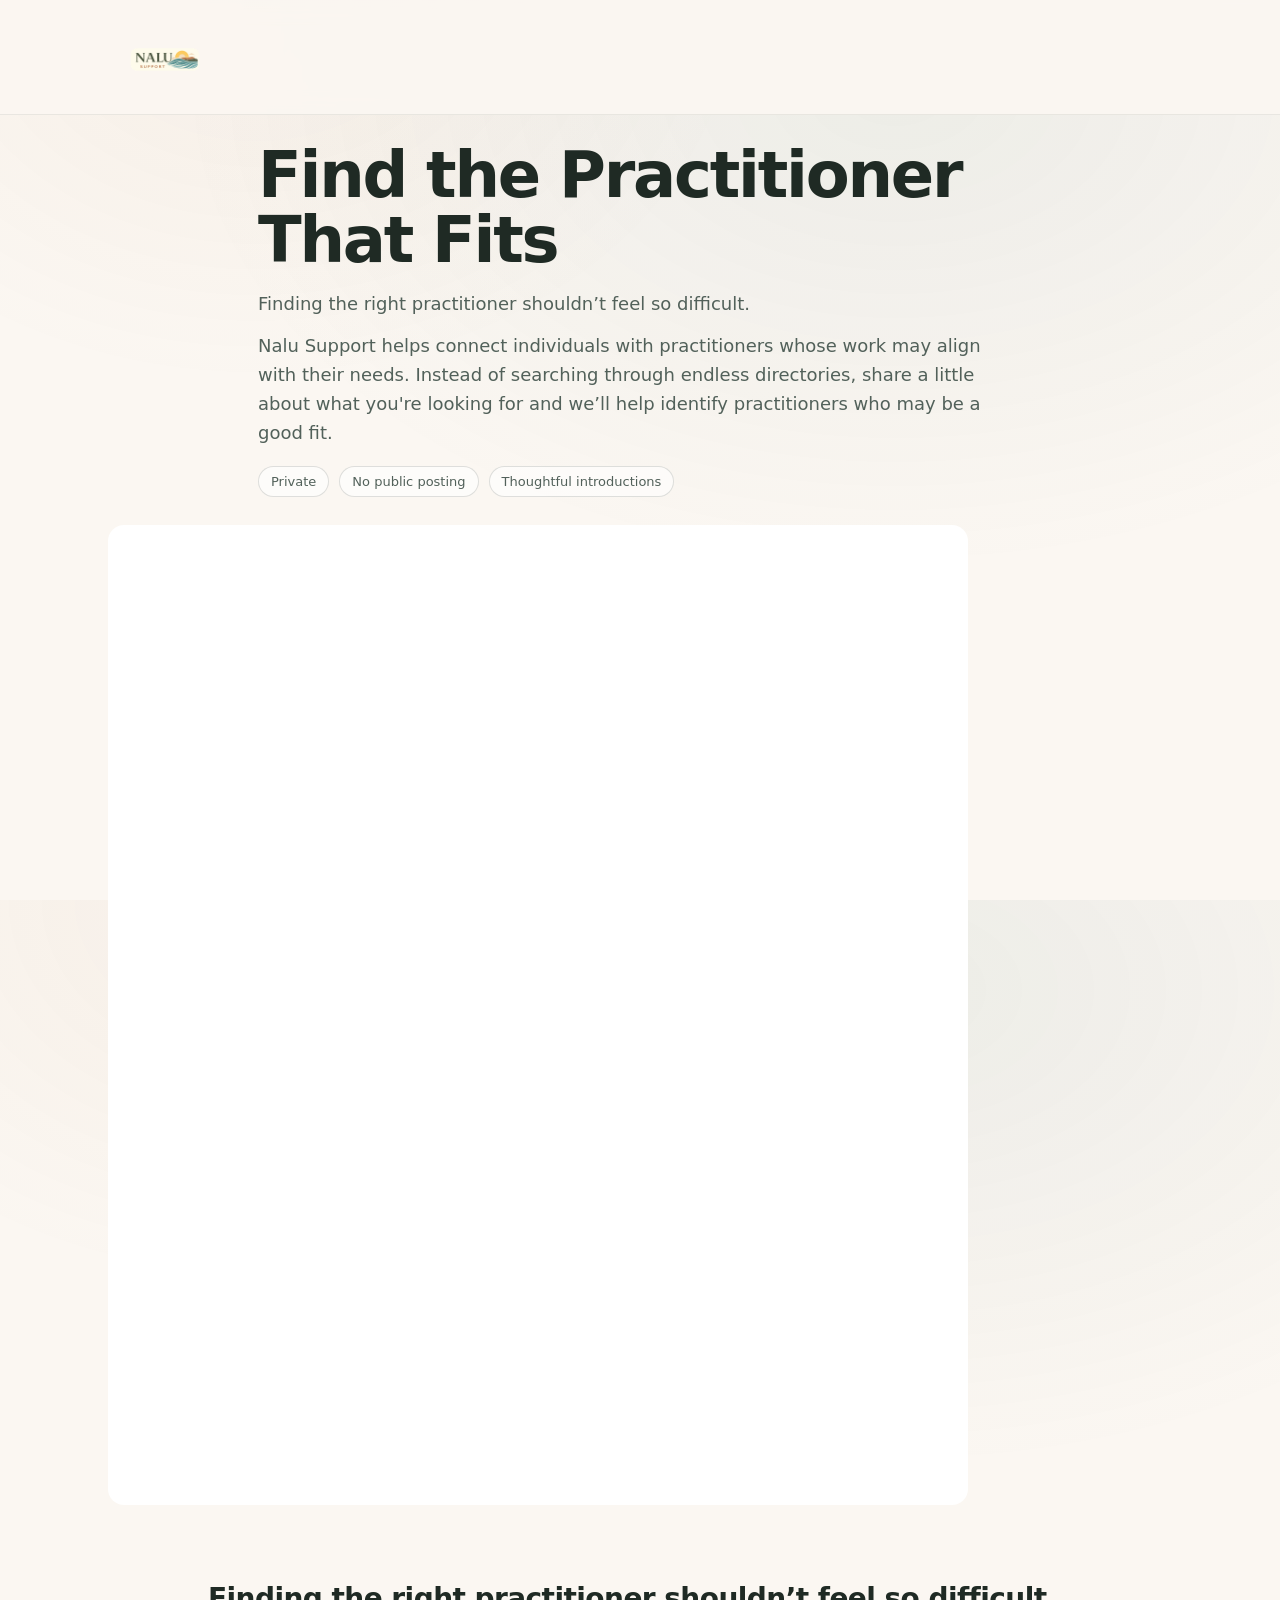
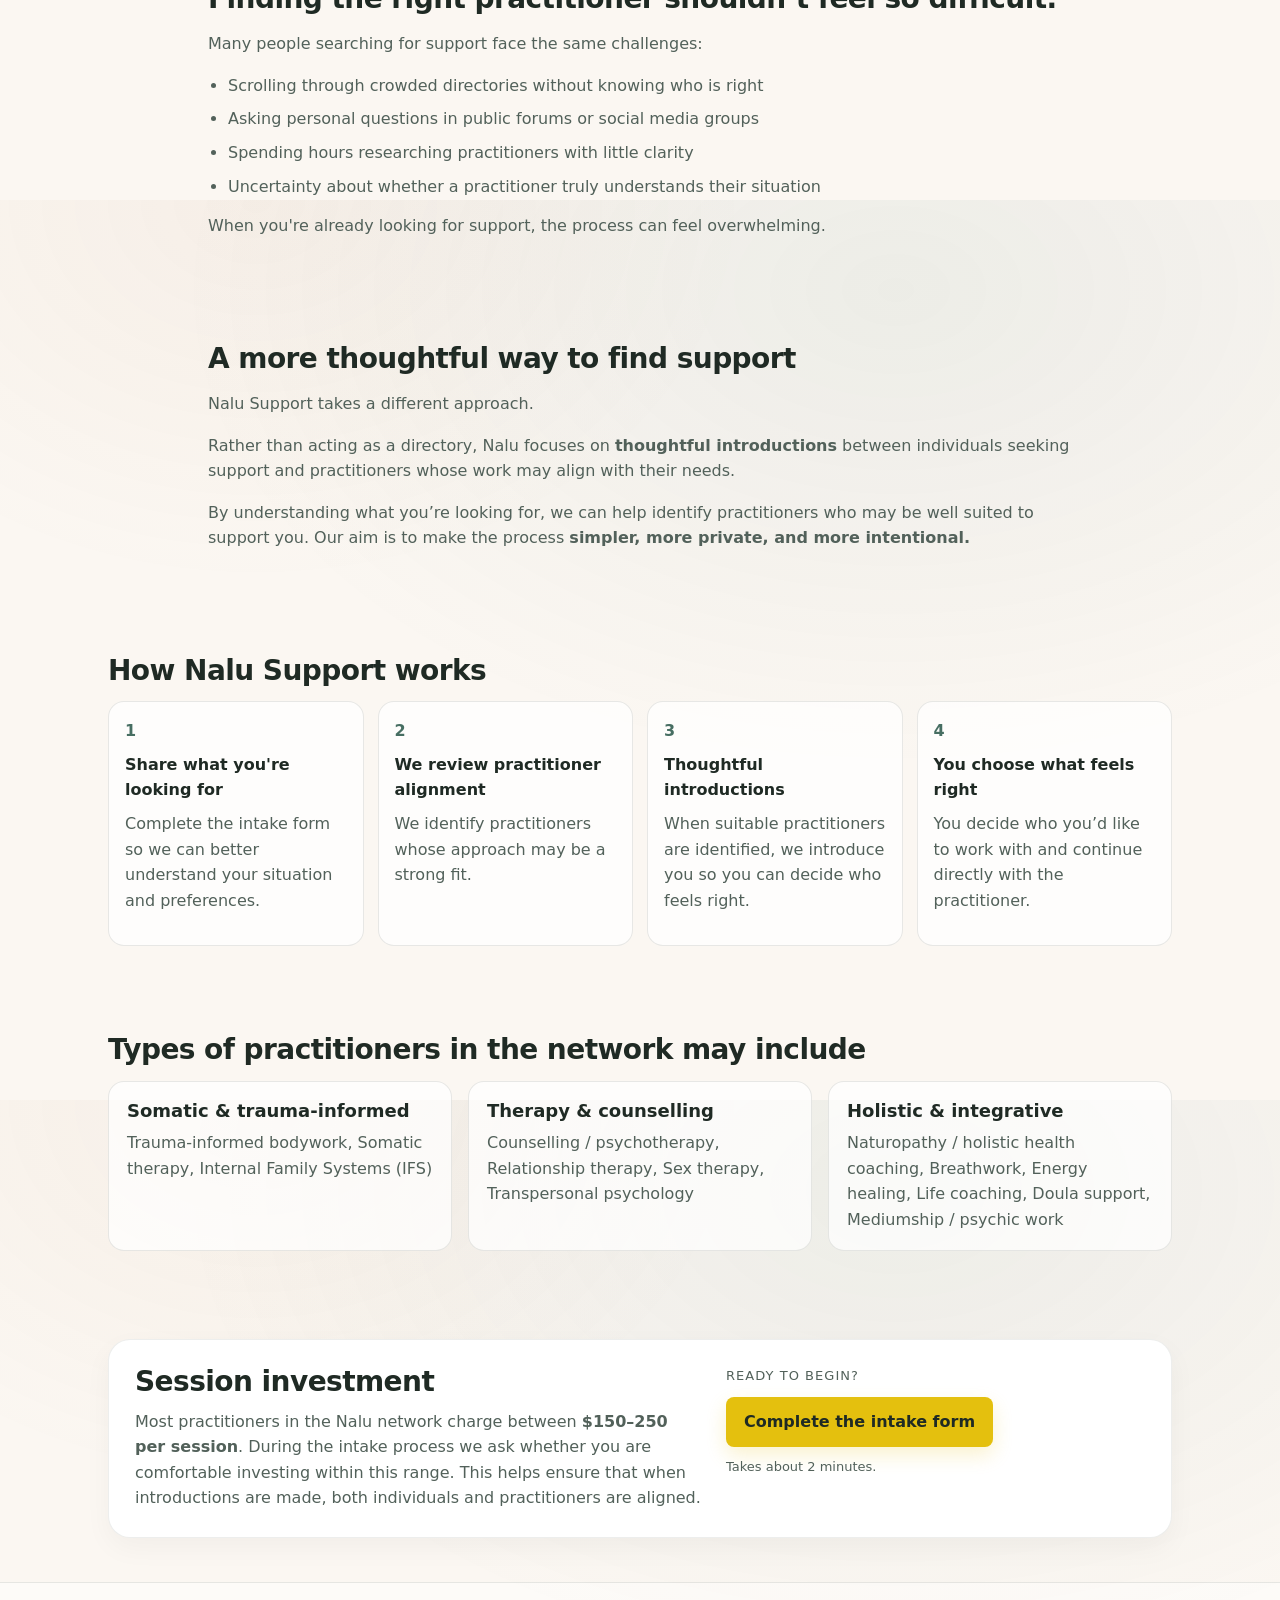
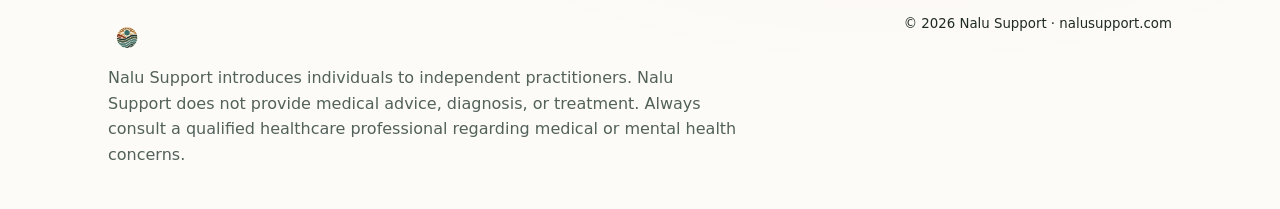
==== commit 28b28263: "Update index.html" ====
--- a/index.html
+++ b/index.html
@@ -51,29 +51,18 @@
     <section class="formSection">
       <div class="container">
         <div id="client-form" class="formContainer">
-          <div class="card formCard formCard--client">
-            <div class="formHeader">
-              <div class="formTitle">Start the intake form</div>
-              <div class="formMeta">Takes about 2 minutes.</div>
-              <div class="formNote">
-                Your responses are private and used only to help identify practitioners who may be suitable.
-                Your information is never shared publicly.
-              </div>
-            </div>
-
-            <div class="embedWrap">
-              <iframe
-                data-tally-src="https://tally.so/embed/xXpJo5?alignLeft=1&hideTitle=1&dynamicHeight=1&formEventsForwarding=1"
-                loading="lazy"
-                width="100%"
-                height="980"
-                frameborder="0"
-                marginheight="0"
-                marginwidth="0"
-                title="Nalu Support — Client Intake Form">
-              </iframe>
-            </div>
-          </div>
+<div class="embedWrap embedWrap--plain">
+  <iframe
+    data-tally-src="https://tally.so/embed/xXpJo5?alignLeft=1&hideTitle=1&dynamicHeight=1&formEventsForwarding=1"
+    loading="lazy"
+    width="100%"
+    height="980"
+    frameborder="0"
+    marginheight="0"
+    marginwidth="0"
+    title="Nalu Support — Client Intake Form">
+  </iframe>
+</div>
         </div>
       </div>
     </section>
--- a/assets/styles.css
+++ b/assets/styles.css
@@ -3,13 +3,11 @@
   --surface:#ffffff;
   --text:#1f2a24;
   --muted:#52615a;
-
   --brand:#476e62;
   --brand2:#a8682a;
   --accent:#e4c00e;
-
   --line:rgba(31,42,36,.12);
-  --radius:18px;
+  --radius:20px;
   --max:1120px;
 }
 
@@ -25,17 +23,26 @@
     radial-gradient(1200px 800px at 70% 10%, rgba(71,110,98,.08), transparent 60%),
     radial-gradient(900px 700px at 20% 0%, rgba(168,104,42,.06), transparent 55%),
     var(--bg);
-  line-height:1.55;
+  line-height:1.6;
+}
+
+a{
+  color:var(--brand);
+  text-underline-offset:3px;
+}
+
+a:hover{
+  opacity:.94;
 }
 
 .container{
   max-width:var(--max);
   margin:0 auto;
-  padding:0 20px;
+  padding:0 28px;
 }
 
 .narrow{
-  max-width:900px;
+  max-width:920px;
 }
 
 header{
@@ -50,17 +57,19 @@
 .nav{
   display:flex;
   align-items:center;
-  padding:18px 0;
+  justify-content:flex-start;
+  padding:18px 0 14px;
 }
 
 .brand{
   display:flex;
   align-items:center;
   text-decoration:none;
+  color:inherit;
 }
 
 .brand img{
-  height:120px;
+  height:118px;
   width:auto;
   display:block;
   margin-top:-18px;
@@ -68,39 +77,32 @@
 }
 
 .hero{
-  padding:24px 0 40px;
-}
-
-.heroGrid{
-  display:grid;
-  grid-template-columns:1fr 1fr;
-  gap:40px;
-  align-items:start;
-}
-
-.heroCopy{
-  padding-top:10px;
+  padding:28px 0 20px;
+}
+
+.heroTextWrap{
+  max-width:820px;
 }
 
 h1{
-  font-size:56px;
-  line-height:1.05;
+  margin:0 0 16px;
+  font-size:64px;
+  line-height:1.02;
+  letter-spacing:-.035em;
+}
+
+.lede{
   margin:0 0 14px;
-  letter-spacing:-.03em;
-}
-
-.lede{
   font-size:18px;
   color:var(--muted);
-  margin:0 0 14px;
-  max-width:640px;
+  max-width:760px;
 }
 
 .trustRow{
   display:flex;
   gap:10px;
   flex-wrap:wrap;
-  margin-top:16px;
+  margin-top:18px;
 }
 
 .pill{
@@ -108,7 +110,18 @@
   border-radius:999px;
   padding:7px 12px;
   font-size:13px;
+  line-height:1.2;
   background:rgba(255,255,255,.6);
+  color:var(--muted);
+}
+
+.formSection{
+  padding:8px 0 34px;
+}
+
+.formContainer{
+  max-width:860px;
+  margin:0;
 }
 
 .card{
@@ -119,29 +132,32 @@
 }
 
 .formCard{
-  padding:14px;
+  padding:16px;
 }
 
 .formHeader{
+  padding:2px 4px 14px;
+  margin-bottom:12px;
   border-bottom:1px solid rgba(31,42,36,.08);
-  padding:0 4px 12px;
-  margin-bottom:8px;
 }
 
 .formTitle{
+  font-size:20px;
   font-weight:700;
+  line-height:1.2;
 }
 
 .formMeta{
+  margin-top:6px;
   font-size:14px;
   color:var(--muted);
-  margin-top:4px;
 }
 
 .formNote{
+  margin-top:10px;
   font-size:14px;
   color:var(--muted);
-  margin-top:8px;
+  line-height:1.5;
 }
 
 .embedWrap{
@@ -150,21 +166,29 @@
 
 .embedWrap iframe{
   width:100%;
+  display:block;
   border:0;
-  display:block;
+  border-radius:16px;
   background:#fff;
-  border-radius:14px;
-}
-
-/* content sections */
+}
+
+.formCard--client .embedWrap iframe{
+  min-height:980px;
+}
+
+.formCard--practitioner .embedWrap iframe{
+  min-height:920px;
+}
 
 .section{
-  padding:42px 0;
+  padding:44px 0;
 }
 
 .sectionTitle{
+  margin:0 0 14px;
   font-size:28px;
-  margin:0 0 14px;
+  line-height:1.15;
+  letter-spacing:-.02em;
 }
 
 .muted{
@@ -173,16 +197,21 @@
 
 .list{
   margin:12px 0 0;
-  padding-left:18px;
+  padding-left:20px;
+  color:var(--muted);
 }
 
 .list li{
   margin:8px 0;
 }
 
+.sectionTextEnd{
+  margin-top:14px;
+}
+
 .grid3{
   display:grid;
-  grid-template-columns:repeat(3,1fr);
+  grid-template-columns:repeat(3,minmax(0,1fr));
   gap:16px;
 }
 
@@ -190,11 +219,13 @@
   padding:18px;
   border-radius:16px;
   border:1px solid rgba(31,42,36,.10);
-  background:rgba(255,255,255,.75);
+  background:rgba(255,255,255,.72);
 }
 
 .box h3{
   margin:0 0 8px;
+  font-size:18px;
+  line-height:1.25;
 }
 
 .box p{
@@ -204,7 +235,7 @@
 
 .how{
   display:grid;
-  grid-template-columns:repeat(4,1fr);
+  grid-template-columns:repeat(4,minmax(0,1fr));
   gap:14px;
 }
 
@@ -212,7 +243,7 @@
   padding:16px;
   border-radius:16px;
   border:1px solid rgba(31,42,36,.10);
-  background:rgba(255,255,255,.75);
+  background:rgba(255,255,255,.72);
 }
 
 .stepNum{
@@ -221,38 +252,65 @@
 }
 
 .stepTitle{
-  margin-top:6px;
-  font-weight:600;
+  margin-top:8px;
+  font-weight:700;
 }
 
 .stepBody{
-  margin-top:6px;
-  color:var(--muted);
-}
-
-/* CTA */
+  margin-top:8px;
+  color:var(--muted);
+}
+
+.afterGridNote{
+  margin-top:14px;
+}
 
 .cta{
-  padding:24px;
   display:grid;
-  grid-template-columns:1.2fr .8fr;
-  gap:20px;
+  grid-template-columns:1.15fr .85fr;
+  gap:24px;
+  padding:26px;
+}
+
+.ctaTitle{
+  margin:0 0 10px;
+}
+
+.ctaText{
+  margin:0;
 }
 
 .ctaRight{
   display:flex;
   flex-direction:column;
+  align-items:flex-start;
   gap:10px;
 }
 
+.ctaNote{
+  font-size:13px;
+  text-transform:uppercase;
+  letter-spacing:.08em;
+  color:var(--muted);
+}
+
 .ctaButton{
+  display:inline-flex;
+  align-items:center;
+  justify-content:center;
+  min-height:48px;
+  padding:12px 18px;
+  border:none;
+  border-radius:8px;
   background:#e4c00e;
   color:#1f2a24;
-  border:none;
-  border-radius:8px;
-  padding:12px 18px;
-  font-weight:600;
-  cursor:pointer;
+  font-weight:700;
+  text-decoration:none;
+  box-shadow:0 8px 20px rgba(228,192,14,.2);
+}
+
+.ctaButton:hover{
+  transform:translateY(-1px);
 }
 
 .ctaSmall{
@@ -260,10 +318,8 @@
   color:var(--muted);
 }
 
-/* footer */
-
 .footer{
-  padding:30px 0 40px;
+  padding:30px 0 42px;
   border-top:1px solid rgba(31,42,36,.10);
   background:rgba(255,255,255,.4);
 }
@@ -272,44 +328,110 @@
   display:grid;
   grid-template-columns:1.2fr .8fr;
   gap:16px;
+  align-items:start;
 }
 
 .footerMark{
   height:40px;
-}
-
-/* responsive */
-
-@media (max-width:900px){
-
-.heroGrid{
-grid-template-columns:1fr;
-}
-
-.grid3{
-grid-template-columns:1fr;
-}
-
-.how{
-grid-template-columns:1fr;
-}
-
-.cta{
-grid-template-columns:1fr;
-}
-
-.footerGrid{
-grid-template-columns:1fr;
-}
-
-h1{
-font-size:40px;
-}
-
-.brand img{
-height:80px;
-margin-top:-8px;
-margin-bottom:-8px;
-}
-
-}
+  width:auto;
+  display:block;
+}
+
+.footerText{
+  margin:12px 0 0;
+}
+
+.footerMeta{
+  display:flex;
+  justify-content:flex-end;
+  align-items:flex-start;
+}
+
+@media (max-width: 1080px){
+  h1{
+    font-size:56px;
+  }
+}
+
+@media (max-width: 900px){
+  h1{
+    font-size:48px;
+  }
+
+  .grid3{
+    grid-template-columns:1fr;
+  }
+
+  .how{
+    grid-template-columns:1fr 1fr;
+  }
+
+  .cta{
+    grid-template-columns:1fr;
+  }
+
+  .footerGrid{
+    grid-template-columns:1fr;
+  }
+
+  .footerMeta{
+    justify-content:flex-start;
+  }
+
+  .formContainer{
+    max-width:100%;
+  }
+}
+
+@media (max-width: 640px){
+  .container{
+    padding:0 18px;
+  }
+
+  .brand img{
+    height:86px;
+    margin-top:-10px;
+    margin-bottom:-10px;
+  }
+
+  .nav{
+    padding:14px 0 12px;
+  }
+
+  .hero{
+    padding:20px 0 16px;
+  }
+
+  h1{
+    font-size:42px;
+    line-height:1.04;
+  }
+
+  .lede{
+    font-size:17px;
+  }
+
+  .sectionTitle{
+    font-size:24px;
+  }
+
+  .how{
+    grid-template-columns:1fr;
+  }
+
+  .formCard--client .embedWrap iframe{
+    min-height:860px;
+  }
+
+  .formCard--practitioner .embedWrap iframe{
+    min-height:820px;
+  }
+}
+
+@media (prefers-reduced-motion: reduce){
+  *{
+    scroll-behavior:auto !important;
+    transition:none !important;
+    animation:none !important;
+  }
+}
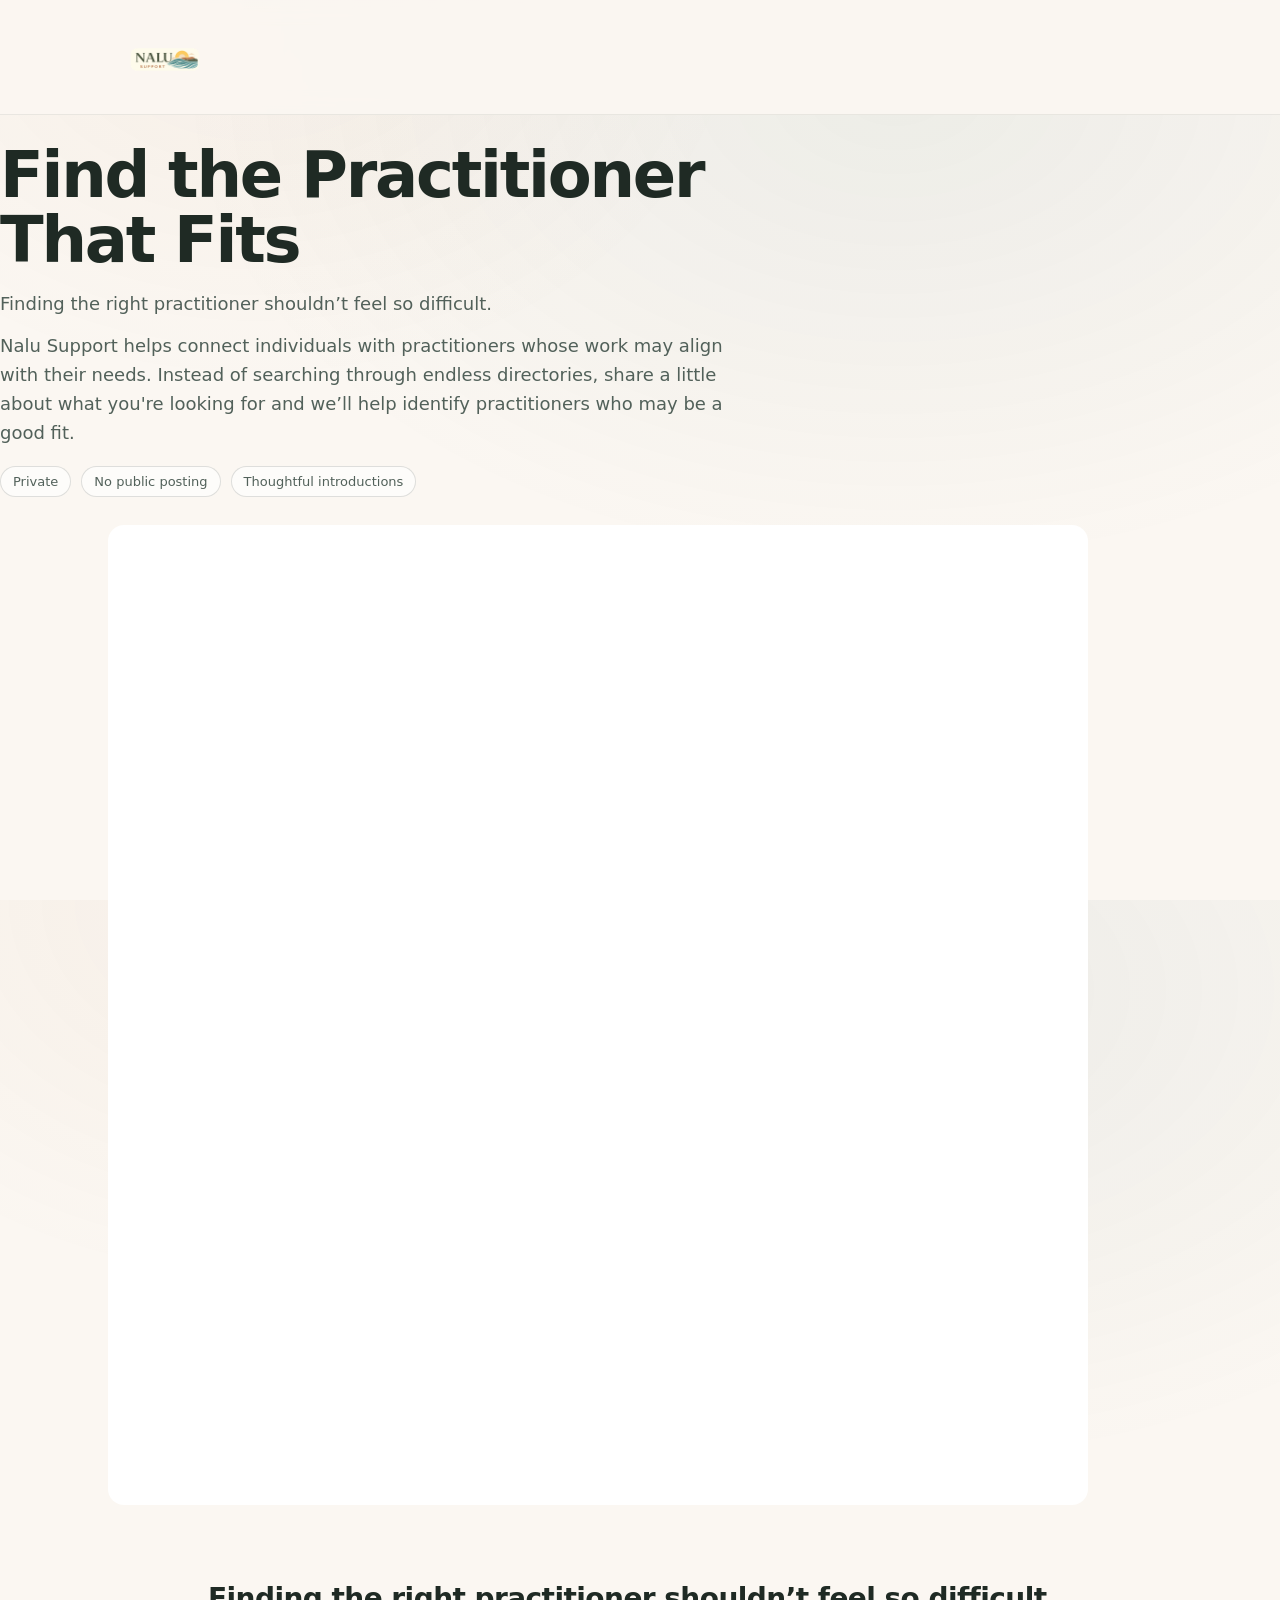
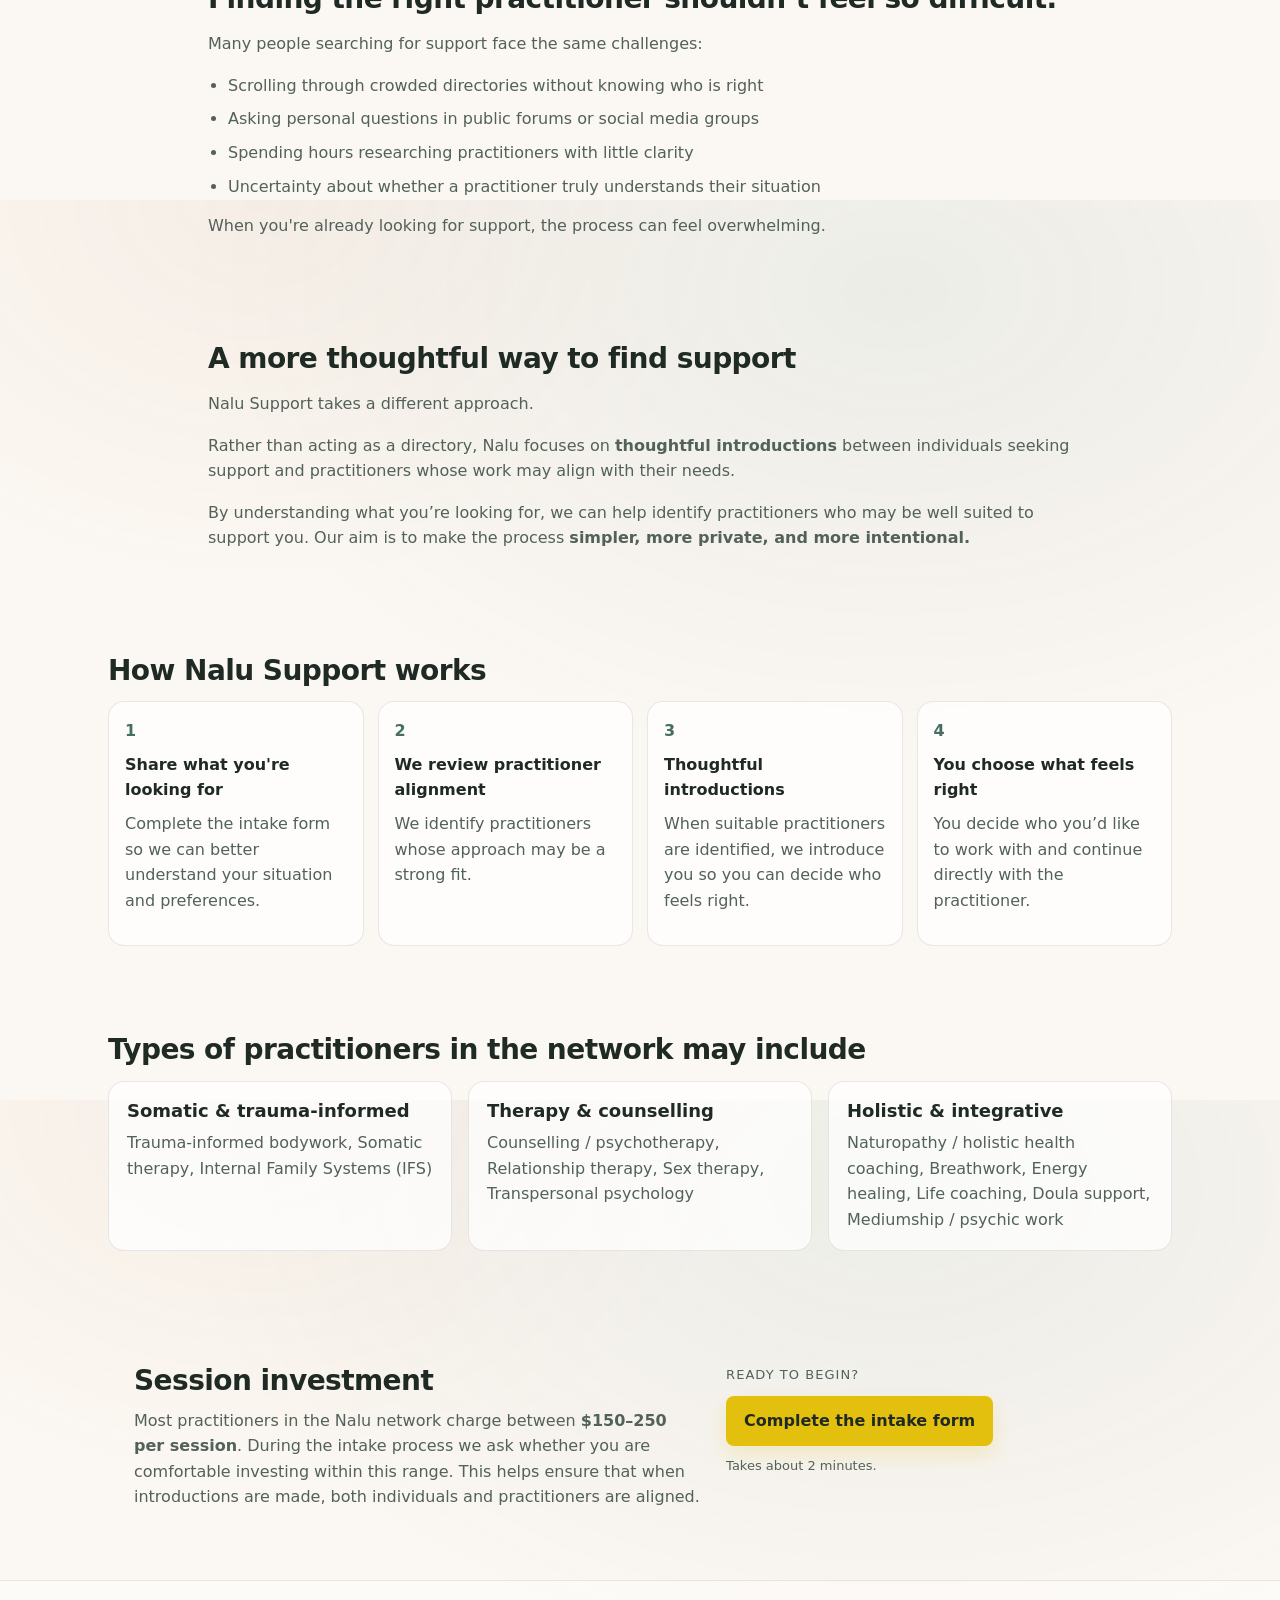
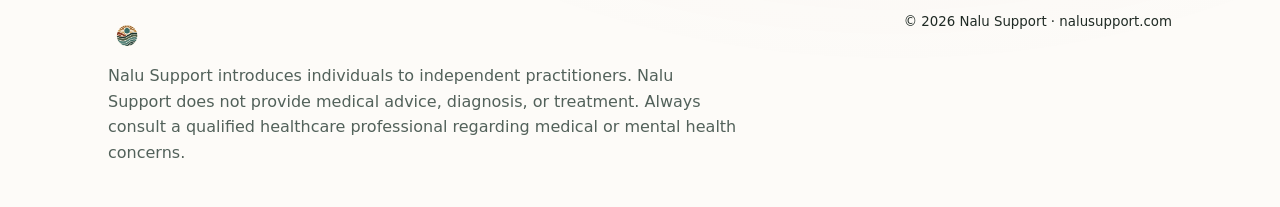
==== commit 19f7c65a: "Update index.html" ====
--- a/index.html
+++ b/index.html
@@ -56,7 +56,7 @@
     data-tally-src="https://tally.so/embed/xXpJo5?alignLeft=1&hideTitle=1&dynamicHeight=1&formEventsForwarding=1"
     loading="lazy"
     width="100%"
-    height="980"
+    height="413"
     frameborder="0"
     marginheight="0"
     marginwidth="0"
--- a/assets/styles.css
+++ b/assets/styles.css
@@ -81,7 +81,9 @@
 }
 
 .heroTextWrap{
-  max-width:820px;
+  max-width:860px;
+  margin:0;
+  padding-left:0;
 }
 
 h1{
@@ -120,48 +122,19 @@
 }
 
 .formContainer{
-  max-width:860px;
-  margin:0;
-}
-
-.card{
-  background:#fff;
-  border:1px solid rgba(31,42,36,.08);
-  border-radius:22px;
-  box-shadow:0 10px 28px rgba(0,0,0,.04);
-}
-
-.formCard{
-  padding:16px;
-}
-
-.formHeader{
-  padding:2px 4px 14px;
-  margin-bottom:12px;
-  border-bottom:1px solid rgba(31,42,36,.08);
-}
-
-.formTitle{
-  font-size:20px;
-  font-weight:700;
-  line-height:1.2;
-}
-
-.formMeta{
-  margin-top:6px;
-  font-size:14px;
-  color:var(--muted);
-}
-
-.formNote{
-  margin-top:10px;
-  font-size:14px;
-  color:var(--muted);
-  line-height:1.5;
+  width:100%;
+  max-width:980px;
+  margin:0;
 }
 
 .embedWrap{
   width:100%;
+}
+
+.embedWrap--plain{
+  width:100%;
+  max-width:980px;
+  margin:0;
 }
 
 .embedWrap iframe{
@@ -170,14 +143,7 @@
   border:0;
   border-radius:16px;
   background:#fff;
-}
-
-.formCard--client .embedWrap iframe{
   min-height:980px;
-}
-
-.formCard--practitioner .embedWrap iframe{
-  min-height:920px;
 }
 
 .section{
@@ -419,13 +385,9 @@
     grid-template-columns:1fr;
   }
 
-  .formCard--client .embedWrap iframe{
-    min-height:860px;
-  }
-
-  .formCard--practitioner .embedWrap iframe{
-    min-height:820px;
-  }
+.embedWrap iframe{
+  min-height:820px;
+}
 }
 
 @media (prefers-reduced-motion: reduce){
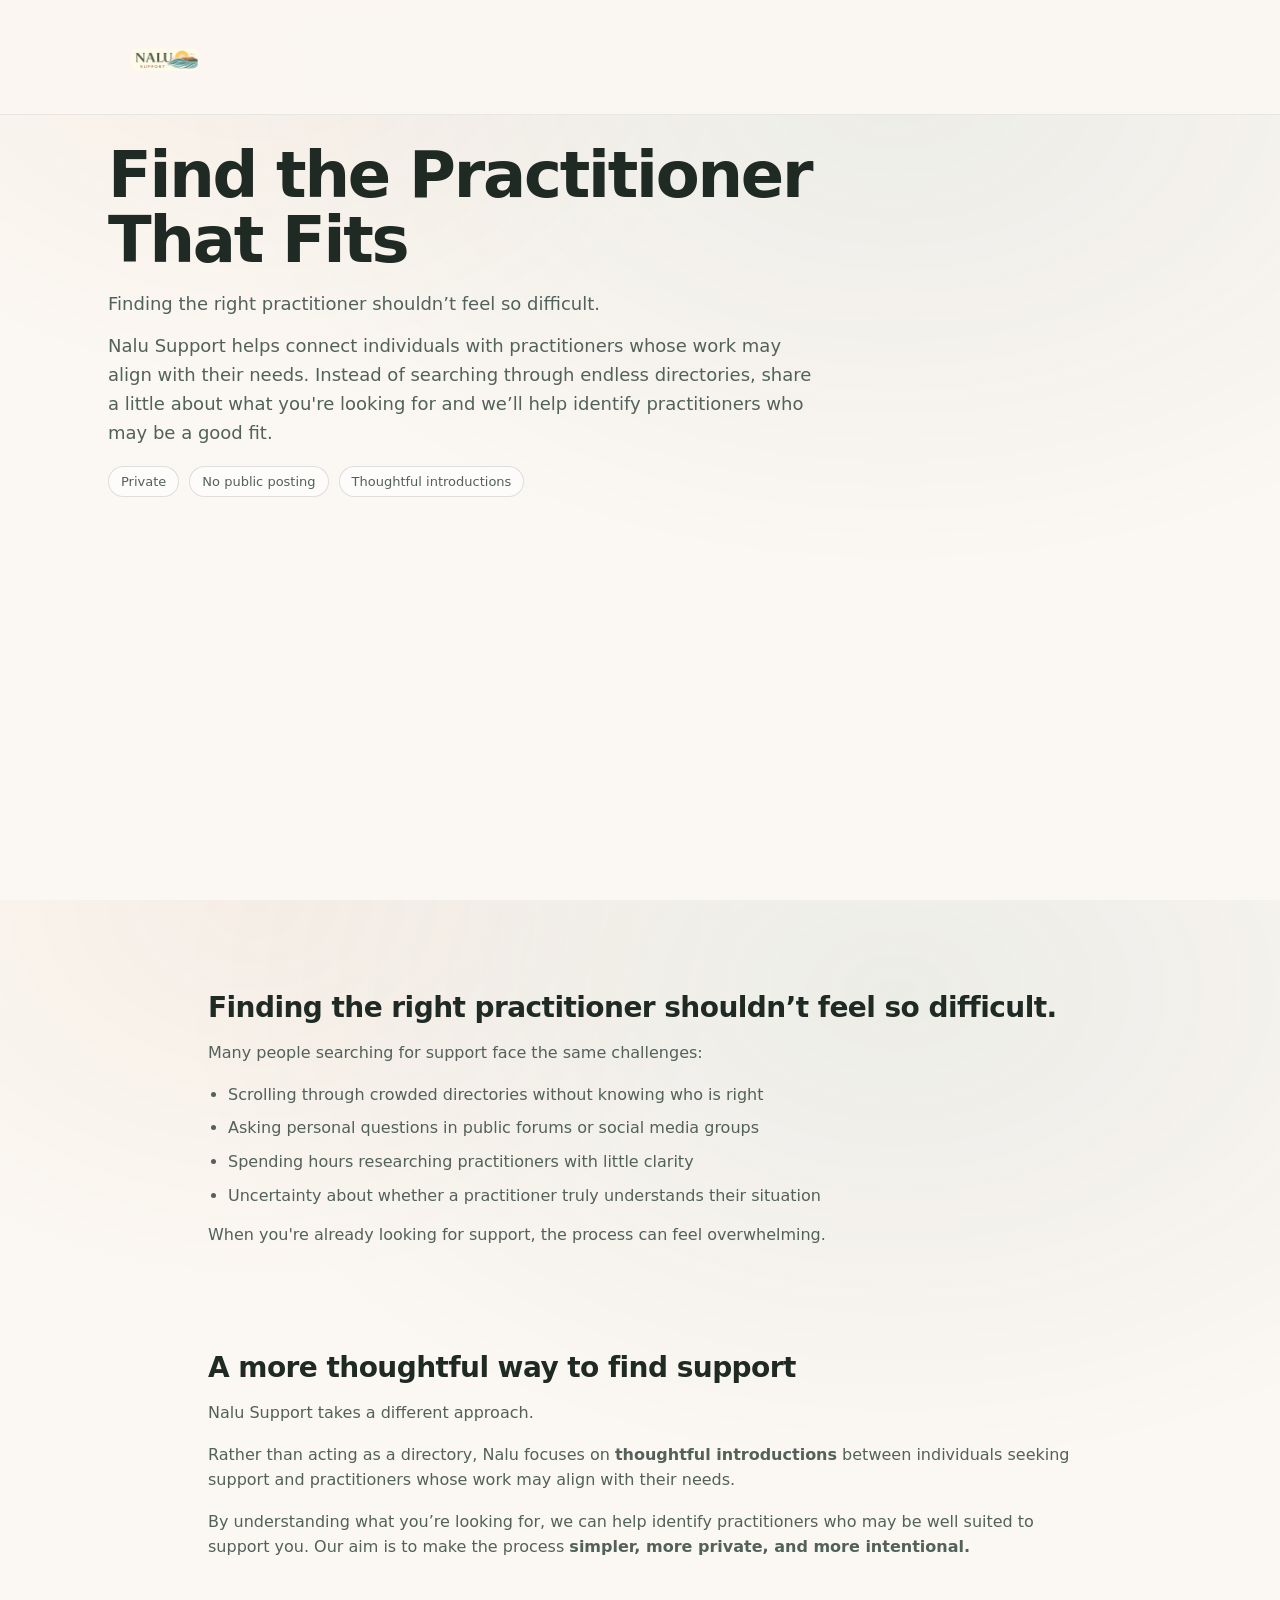
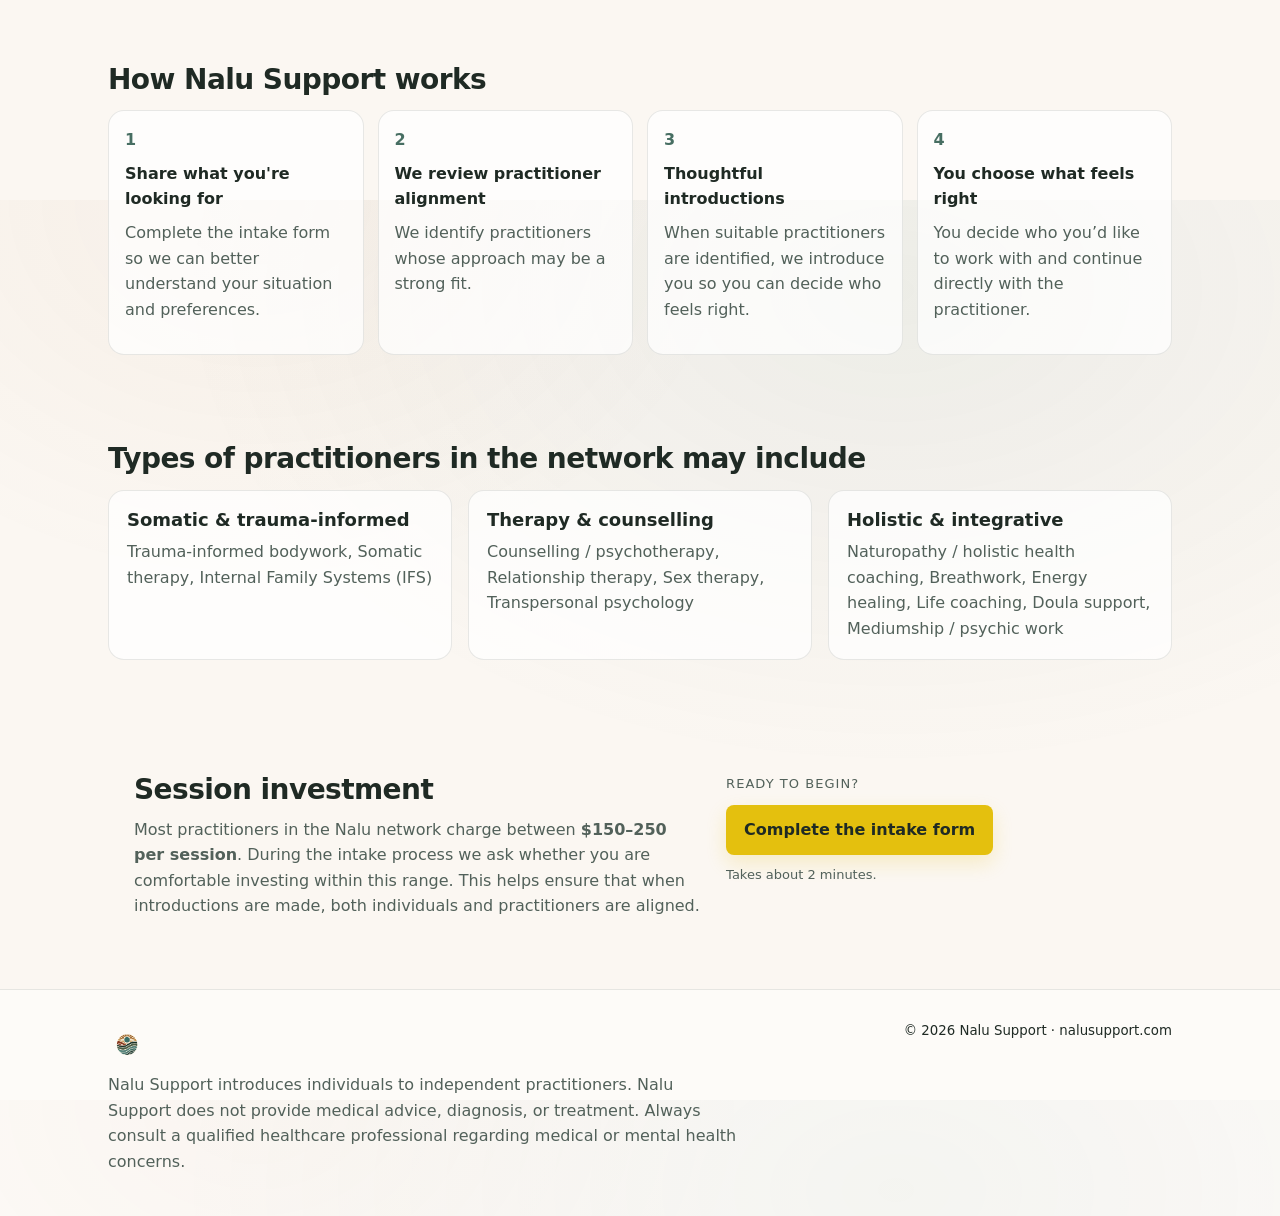
==== commit b66c7065: "Update index.html" ====
--- a/index.html
+++ b/index.html
@@ -26,27 +26,29 @@
   </header>
 
   <main>
-    <section class="hero">
-      <div class="container heroTextWrap">
-        <h1>Find the Practitioner That Fits</h1>
-
-        <p class="lede">
-          Finding the right practitioner shouldn’t feel so difficult.
-        </p>
-
-        <p class="lede">
-          Nalu Support helps connect individuals with practitioners whose work may align with their needs.
-          Instead of searching through endless directories, share a little about what you're looking for and
-          we’ll help identify practitioners who may be a good fit.
-        </p>
-
-        <div class="trustRow">
-          <span class="pill">Private</span>
-          <span class="pill">No public posting</span>
-          <span class="pill">Thoughtful introductions</span>
-        </div>
-      </div>
-    </section>
+<section class="hero">
+  <div class="container">
+    <div class="heroTextWrap">
+      <h1>Find the Practitioner That Fits</h1>
+
+      <p class="lede">
+        Finding the right practitioner shouldn’t feel so difficult.
+      </p>
+
+      <p class="lede">
+        Nalu Support helps connect individuals with practitioners whose work may align with their needs.
+        Instead of searching through endless directories, share a little about what you're looking for and
+        we’ll help identify practitioners who may be a good fit.
+      </p>
+
+      <div class="trustRow">
+        <span class="pill">Private</span>
+        <span class="pill">No public posting</span>
+        <span class="pill">Thoughtful introductions</span>
+      </div>
+    </div>
+  </div>
+</section>
 
     <section class="formSection">
       <div class="container">
--- a/assets/styles.css
+++ b/assets/styles.css
@@ -81,9 +81,8 @@
 }
 
 .heroTextWrap{
-  max-width:860px;
-  margin:0;
-  padding-left:0;
+  max-width:720px;
+  margin:0;
 }
 
 h1{
@@ -118,32 +117,42 @@
 }
 
 .formSection{
-  padding:8px 0 34px;
+  padding:8px 0 10px;
 }
 
 .formContainer{
   width:100%;
-  max-width:980px;
+  max-width:840px;
   margin:0;
 }
 
 .embedWrap{
   width:100%;
+  margin:0;
+  padding:0;
 }
 
 .embedWrap--plain{
   width:100%;
-  max-width:980px;
-  margin:0;
-}
-
-.embedWrap iframe{
+  max-width:840px;
+  margin:0;
+  padding:0;
+  background:transparent;
+  border:0;
+  border-radius:0;
+  box-shadow:none;
+  overflow:visible;
+}
+
+.embedWrap iframe,
+.embedWrap--plain iframe{
   width:100%;
   display:block;
   border:0;
-  border-radius:16px;
-  background:#fff;
-  min-height:980px;
+  border-radius:0;
+  background:transparent;
+  min-height:413px;
+  height:auto;
 }
 
 .section{
@@ -385,8 +394,9 @@
     grid-template-columns:1fr;
   }
 
-.embedWrap iframe{
-  min-height:820px;
+.embedWrap iframe,
+.embedWrap--plain iframe{
+  min-height:413px;
 }
 }
 
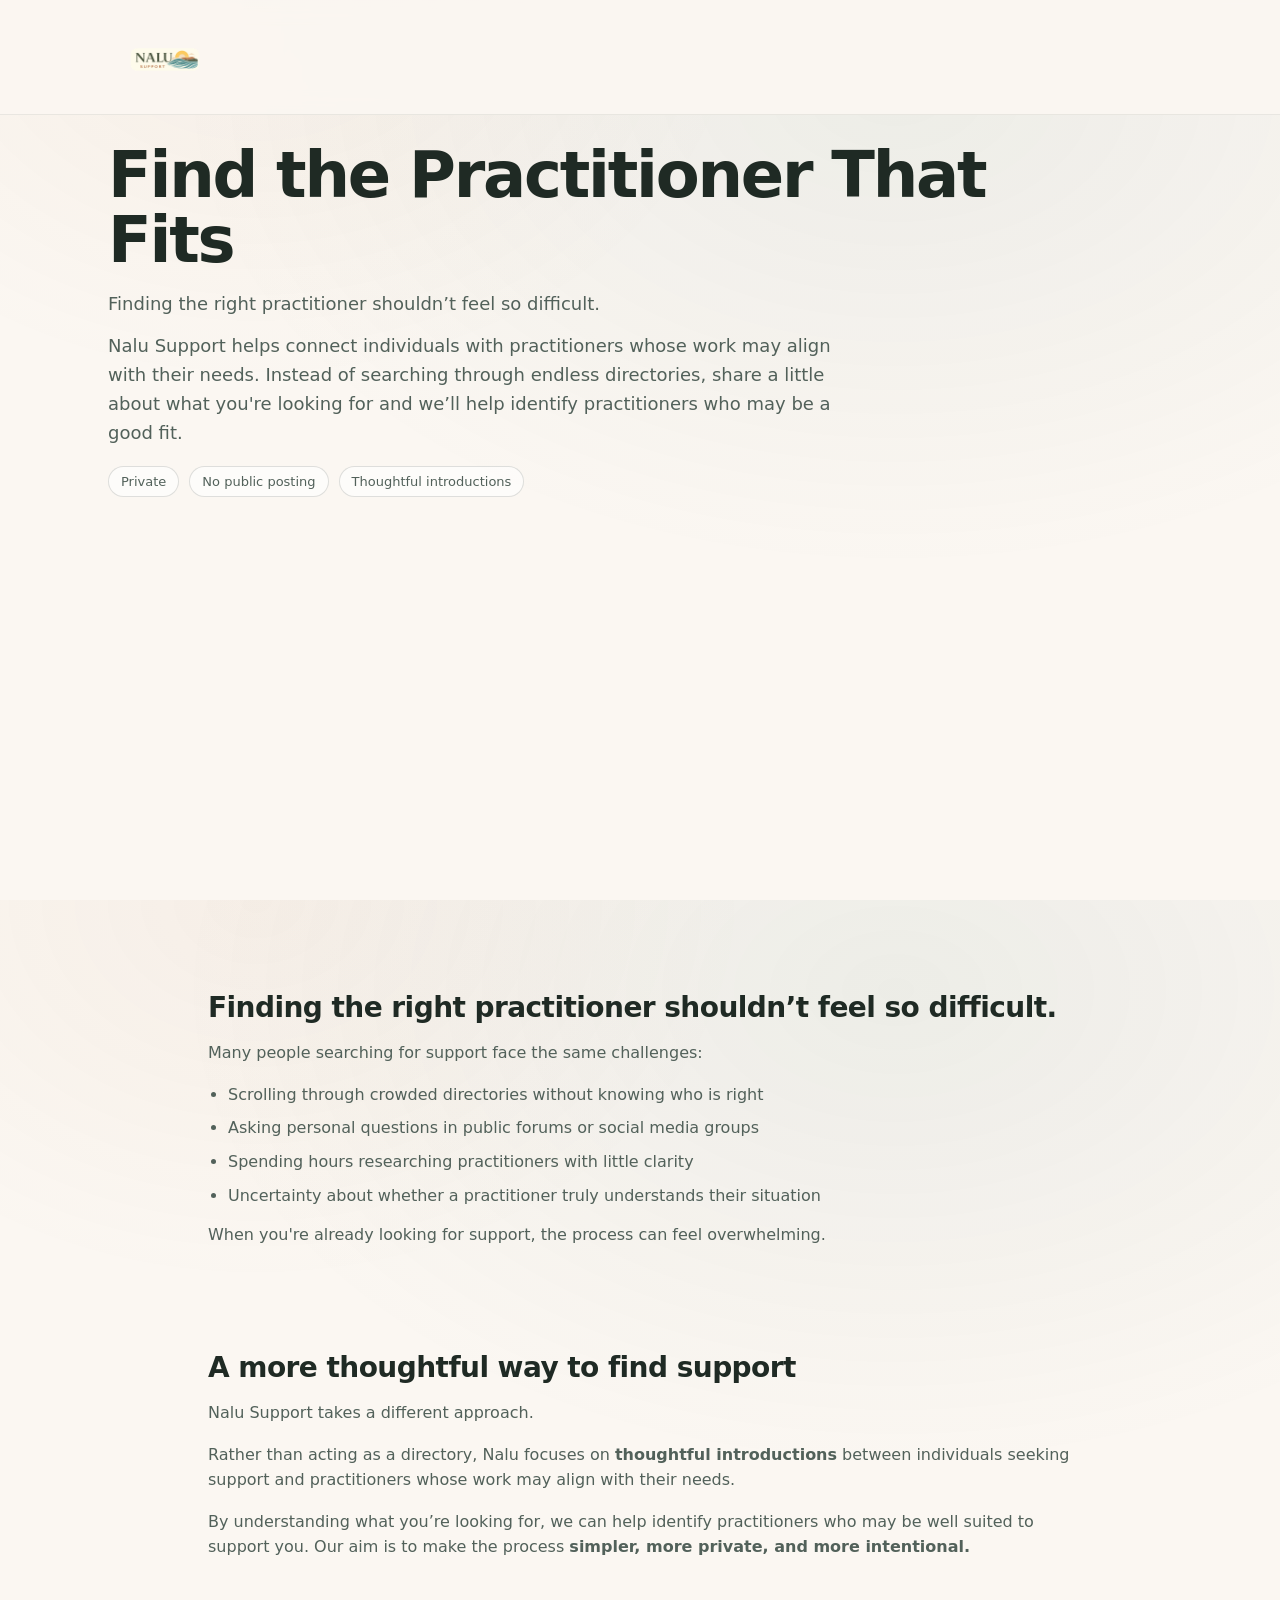
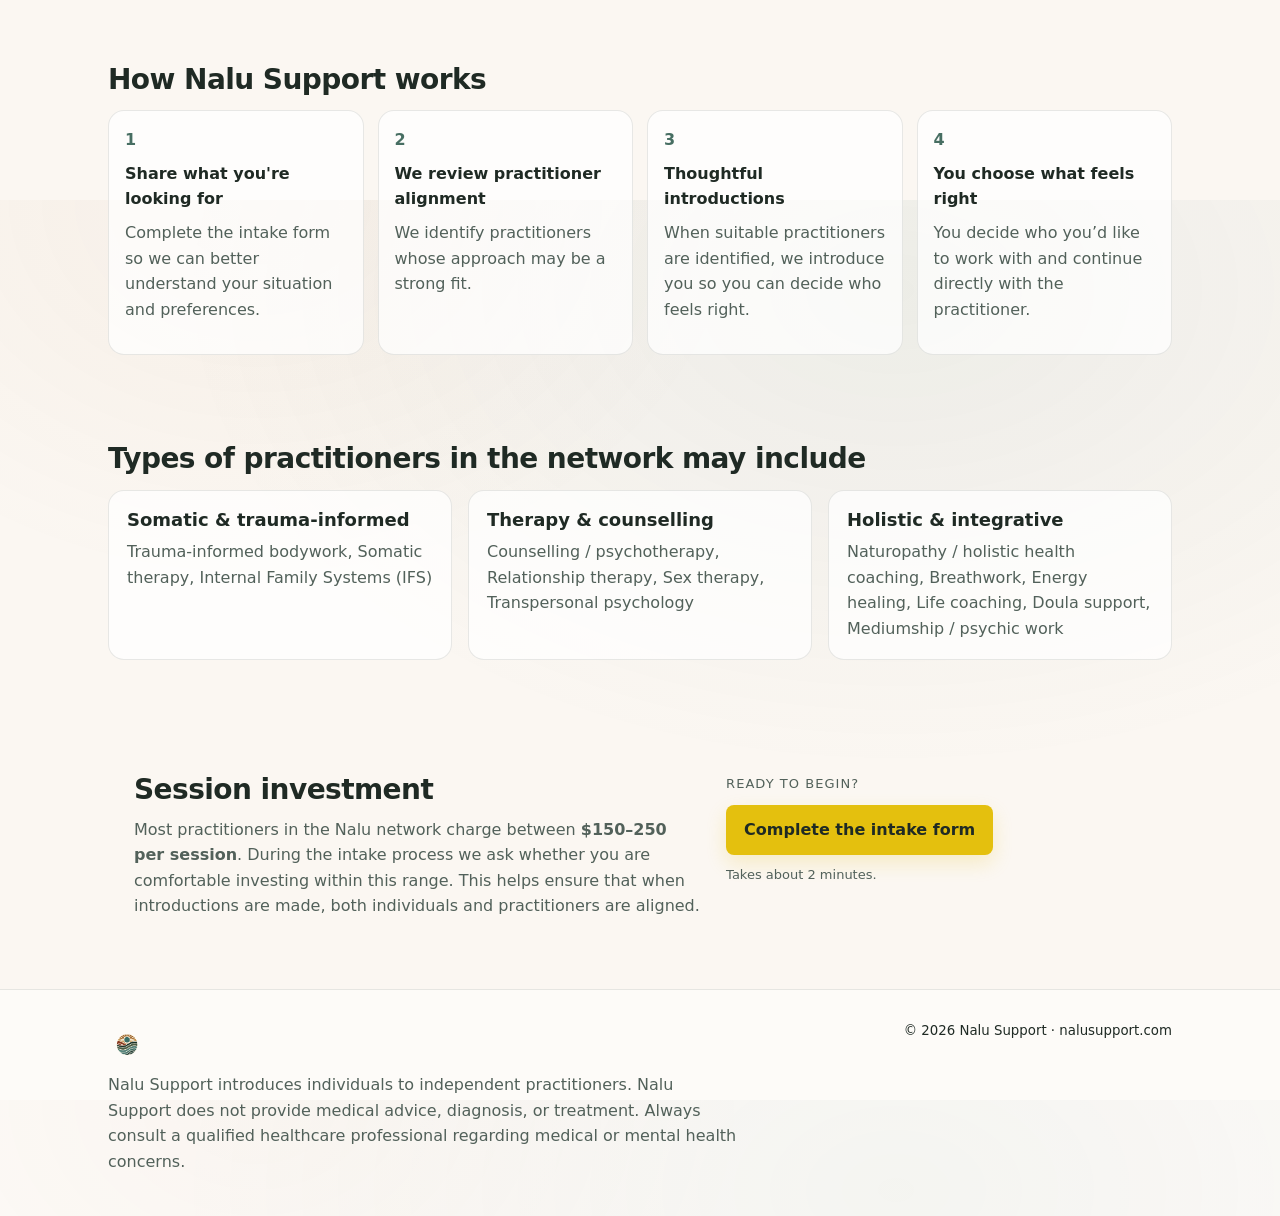
==== commit 25f15bb4: "Update index.html" ====
--- a/index.html
+++ b/index.html
@@ -55,7 +55,7 @@
         <div id="client-form" class="formContainer">
 <div class="embedWrap embedWrap--plain">
   <iframe
-    data-tally-src="https://tally.so/embed/xXpJo5?alignLeft=1&hideTitle=1&dynamicHeight=1&formEventsForwarding=1"
+    data-tally-src="https://tally.so/embed/xXpJo5?alignLeft=1&dynamicHeight=1&formEventsForwarding=1"
     loading="lazy"
     width="100%"
     height="413"
--- a/assets/styles.css
+++ b/assets/styles.css
@@ -81,7 +81,7 @@
 }
 
 .heroTextWrap{
-  max-width:720px;
+  max-width:920px;
   margin:0;
 }
 
